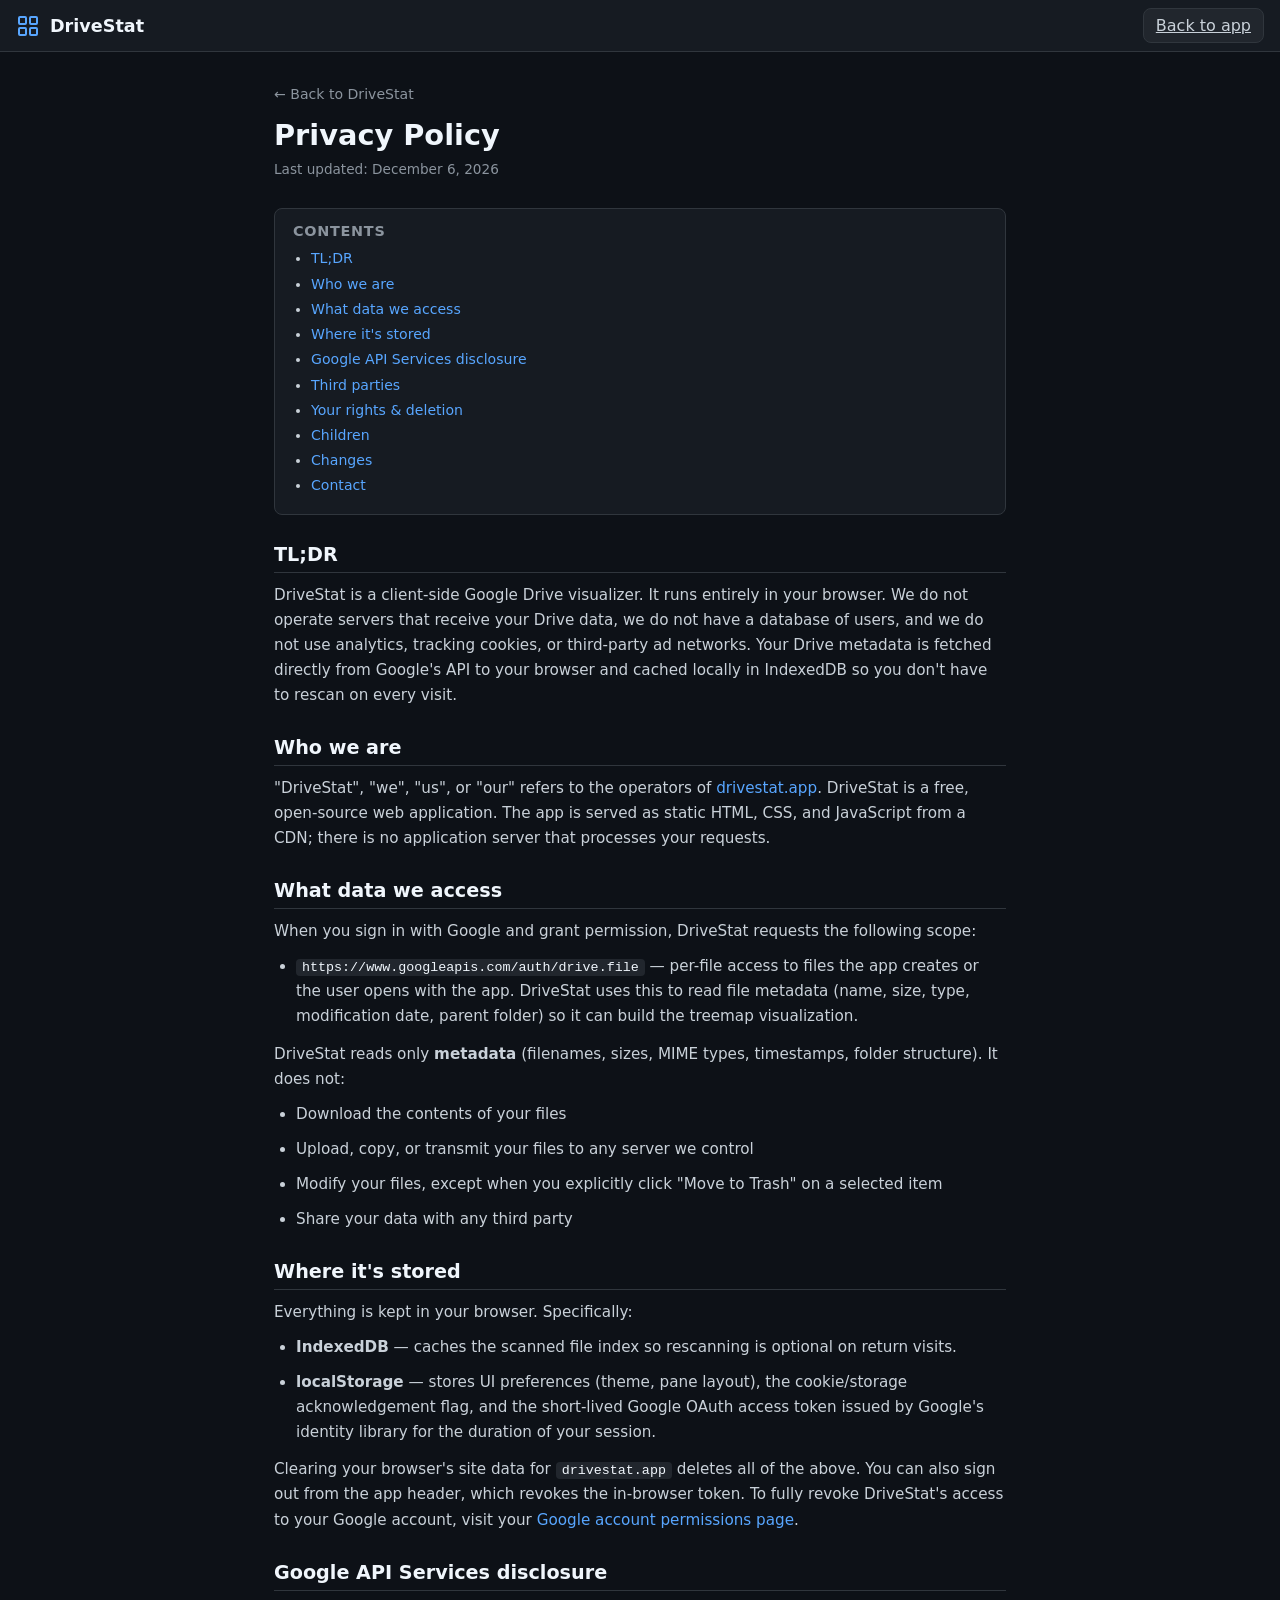
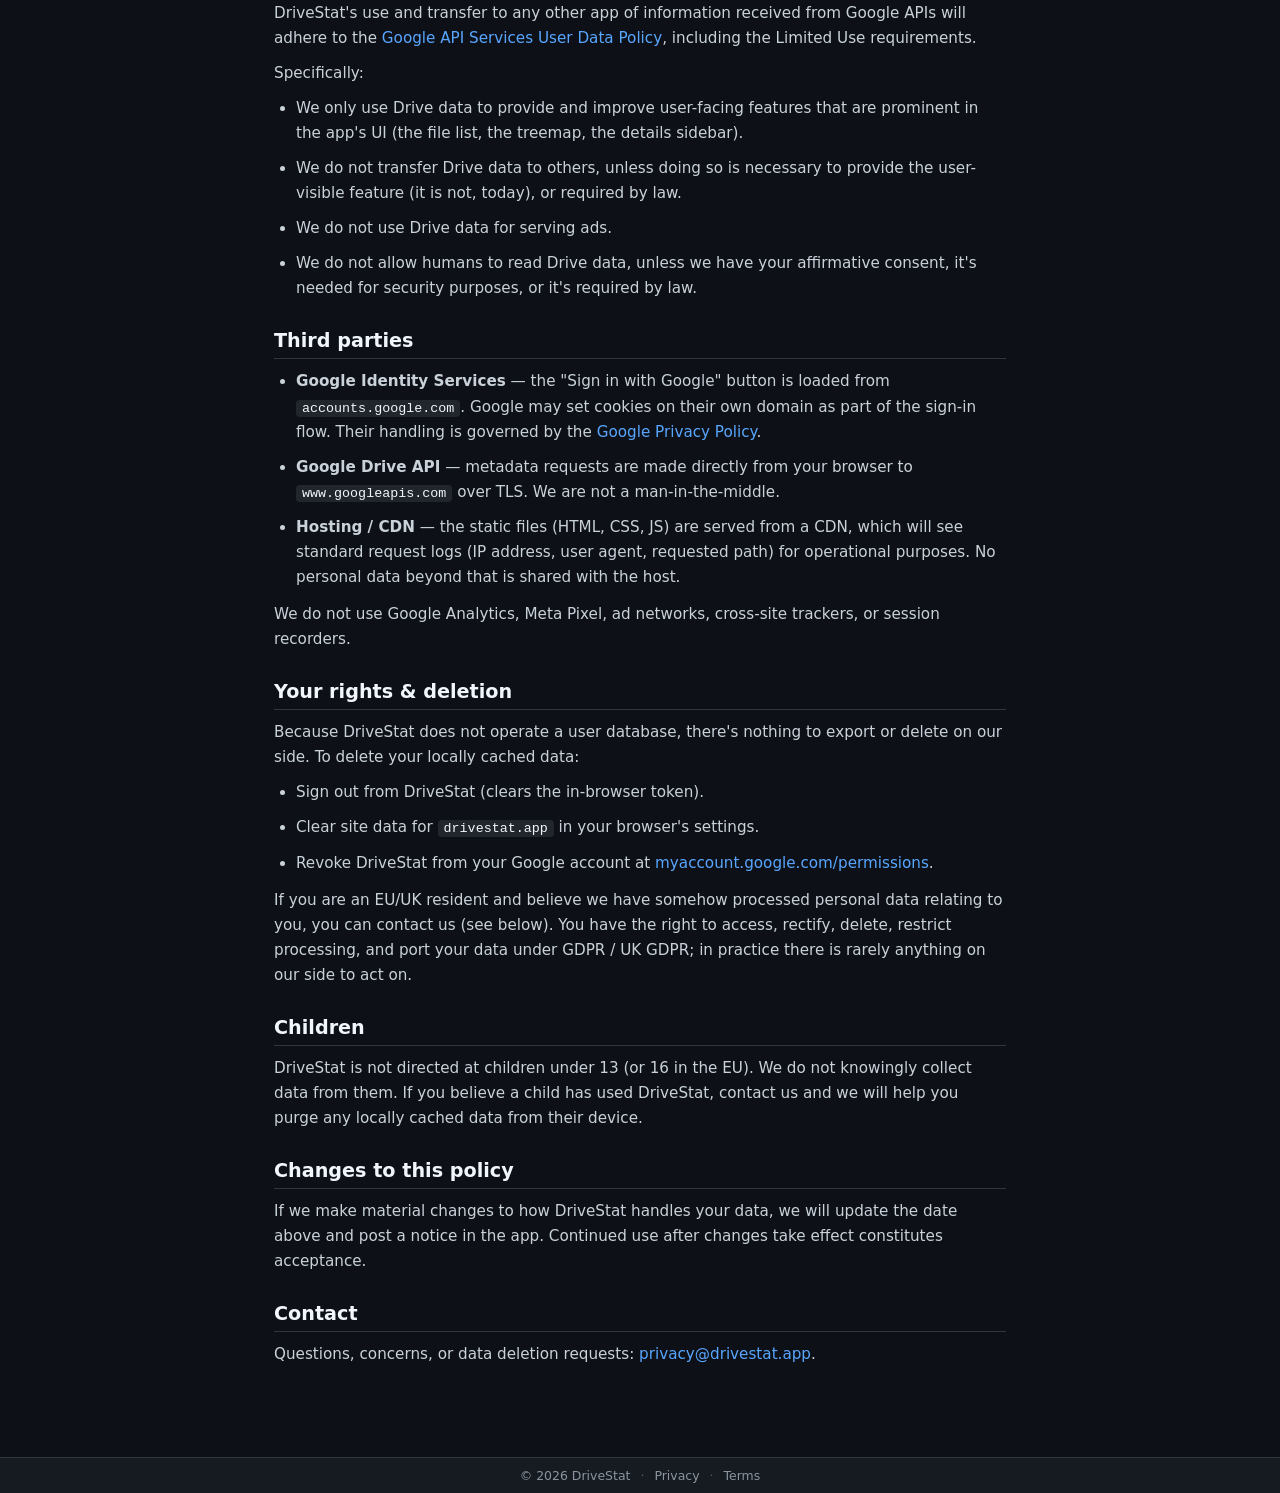
==== privacy.html @ 7a368128 "Initial commit: DriveStat — Google Drive storage visualizer - Canvas 2D treemap renderer (squarified" ====
<!DOCTYPE html>
<html lang="en">
<head>
<meta charset="UTF-8">
<meta name="viewport" content="width=device-width, initial-scale=1.0, viewport-fit=cover">
<title>Privacy Policy — DriveStat</title>
<meta name="description" content="DriveStat privacy policy. We don't collect, transmit, or store your Google Drive data. Everything runs in your browser.">
<meta name="robots" content="index, follow">
<meta name="theme-color" content="#0d1117" media="(prefers-color-scheme: dark)">
<meta name="theme-color" content="#ffffff" media="(prefers-color-scheme: light)">
<link rel="canonical" href="https://drivestat.app/privacy.html">
<link rel="icon" type="image/svg+xml" href="favicon.svg">
<script>
(function(){
  try {
    var t = localStorage.getItem('ds_theme');
    if (t === 'light' || t === 'dark') document.documentElement.setAttribute('data-theme', t);
    else document.documentElement.setAttribute('data-theme', 'dark');
  } catch(e) { document.documentElement.setAttribute('data-theme', 'dark'); }
})();
</script>
<link rel="stylesheet" href="style.css">
</head>
<body class="legal-page">
<div id="app">
  <header class="app-header">
    <div class="brand">
      <div class="logo">
        <svg width="24" height="24" viewBox="0 0 24 24" fill="none" stroke="currentColor" stroke-width="2"><rect x="3" y="3" width="7" height="7" rx="1"/><rect x="14" y="3" width="7" height="7" rx="1"/><rect x="3" y="14" width="7" height="7" rx="1"/><rect x="14" y="14" width="7" height="7" rx="1"/></svg>
      </div>
      <h1>DriveStat</h1>
    </div>
    <div class="header-actions">
      <a href="index.html" class="btn-secondary">Back to app</a>
    </div>
  </header>

  <main class="legal-container">
    <a href="index.html" class="legal-back">← Back to DriveStat</a>

    <h1>Privacy Policy</h1>
    <p class="legal-updated">Last updated: <span id="updated"></span></p>

    <div class="legal-toc">
      <h3>Contents</h3>
      <ul>
        <li><a href="#summary">TL;DR</a></li>
        <li><a href="#who">Who we are</a></li>
        <li><a href="#data">What data we access</a></li>
        <li><a href="#storage">Where it's stored</a></li>
        <li><a href="#google">Google API Services disclosure</a></li>
        <li><a href="#thirdparty">Third parties</a></li>
        <li><a href="#rights">Your rights & deletion</a></li>
        <li><a href="#children">Children</a></li>
        <li><a href="#changes">Changes</a></li>
        <li><a href="#contact">Contact</a></li>
      </ul>
    </div>

    <h2 id="summary">TL;DR</h2>
    <p>
      DriveStat is a client-side Google Drive visualizer. It runs entirely in your browser.
      We do not operate servers that receive your Drive data, we do not have a database of
      users, and we do not use analytics, tracking cookies, or third-party ad networks.
      Your Drive metadata is fetched directly from Google's API to your browser and cached
      locally in IndexedDB so you don't have to rescan on every visit.
    </p>

    <h2 id="who">Who we are</h2>
    <p>
      "DriveStat", "we", "us", or "our" refers to the operators of
      <a href="https://drivestat.app">drivestat.app</a>. DriveStat is a free, open-source
      web application. The app is served as static HTML, CSS, and JavaScript from a CDN;
      there is no application server that processes your requests.
    </p>

    <h2 id="data">What data we access</h2>
    <p>When you sign in with Google and grant permission, DriveStat requests the following scope:</p>
    <ul>
      <li>
        <code>https://www.googleapis.com/auth/drive.file</code> — per-file access to files
        the app creates or the user opens with the app. DriveStat uses this to read file
        metadata (name, size, type, modification date, parent folder) so it can build the
        treemap visualization.
      </li>
    </ul>
    <p>DriveStat reads only <strong>metadata</strong> (filenames, sizes, MIME types, timestamps, folder structure). It does not:</p>
    <ul>
      <li>Download the contents of your files</li>
      <li>Upload, copy, or transmit your files to any server we control</li>
      <li>Modify your files, except when you explicitly click "Move to Trash" on a selected item</li>
      <li>Share your data with any third party</li>
    </ul>

    <h2 id="storage">Where it's stored</h2>
    <p>
      Everything is kept in your browser. Specifically:
    </p>
    <ul>
      <li><strong>IndexedDB</strong> — caches the scanned file index so rescanning is optional on return visits.</li>
      <li><strong>localStorage</strong> — stores UI preferences (theme, pane layout), the cookie/storage acknowledgement flag, and the short-lived Google OAuth access token issued by Google's identity library for the duration of your session.</li>
    </ul>
    <p>
      Clearing your browser's site data for <code>drivestat.app</code> deletes all of the
      above. You can also sign out from the app header, which revokes the in-browser token.
      To fully revoke DriveStat's access to your Google account, visit your
      <a href="https://myaccount.google.com/permissions" target="_blank" rel="noopener">Google account permissions page</a>.
    </p>

    <h2 id="google">Google API Services disclosure</h2>
    <p>
      DriveStat's use and transfer to any other app of information received from Google APIs
      will adhere to the
      <a href="https://developers.google.com/terms/api-services-user-data-policy" target="_blank" rel="noopener">Google API Services User Data Policy</a>,
      including the Limited Use requirements.
    </p>
    <p>Specifically:</p>
    <ul>
      <li>We only use Drive data to provide and improve user-facing features that are prominent in the app's UI (the file list, the treemap, the details sidebar).</li>
      <li>We do not transfer Drive data to others, unless doing so is necessary to provide the user-visible feature (it is not, today), or required by law.</li>
      <li>We do not use Drive data for serving ads.</li>
      <li>We do not allow humans to read Drive data, unless we have your affirmative consent, it's needed for security purposes, or it's required by law.</li>
    </ul>

    <h2 id="thirdparty">Third parties</h2>
    <ul>
      <li>
        <strong>Google Identity Services</strong> — the "Sign in with Google" button is loaded
        from <code>accounts.google.com</code>. Google may set cookies on their own domain
        as part of the sign-in flow. Their handling is governed by the
        <a href="https://policies.google.com/privacy" target="_blank" rel="noopener">Google Privacy Policy</a>.
      </li>
      <li>
        <strong>Google Drive API</strong> — metadata requests are made directly from your
        browser to <code>www.googleapis.com</code> over TLS. We are not a man-in-the-middle.
      </li>
      <li>
        <strong>Hosting / CDN</strong> — the static files (HTML, CSS, JS) are served from
        a CDN, which will see standard request logs (IP address, user agent, requested path)
        for operational purposes. No personal data beyond that is shared with the host.
      </li>
    </ul>
    <p>We do not use Google Analytics, Meta Pixel, ad networks, cross-site trackers, or session recorders.</p>

    <h2 id="rights">Your rights & deletion</h2>
    <p>
      Because DriveStat does not operate a user database, there's nothing to export or
      delete on our side. To delete your locally cached data:
    </p>
    <ul>
      <li>Sign out from DriveStat (clears the in-browser token).</li>
      <li>Clear site data for <code>drivestat.app</code> in your browser's settings.</li>
      <li>Revoke DriveStat from your Google account at <a href="https://myaccount.google.com/permissions" target="_blank" rel="noopener">myaccount.google.com/permissions</a>.</li>
    </ul>
    <p>
      If you are an EU/UK resident and believe we have somehow processed personal data
      relating to you, you can contact us (see below). You have the right to access,
      rectify, delete, restrict processing, and port your data under GDPR / UK GDPR;
      in practice there is rarely anything on our side to act on.
    </p>

    <h2 id="children">Children</h2>
    <p>
      DriveStat is not directed at children under 13 (or 16 in the EU). We do not knowingly
      collect data from them. If you believe a child has used DriveStat, contact us and we
      will help you purge any locally cached data from their device.
    </p>

    <h2 id="changes">Changes to this policy</h2>
    <p>
      If we make material changes to how DriveStat handles your data, we will update the
      date above and post a notice in the app. Continued use after changes take effect
      constitutes acceptance.
    </p>

    <h2 id="contact">Contact</h2>
    <p>
      Questions, concerns, or data deletion requests: <a href="mailto:privacy@drivestat.app">privacy@drivestat.app</a>.
    </p>
  </main>

  <footer class="app-footer">
    <span>© <span id="footer-year"></span> DriveStat</span>
    <span class="footer-sep">·</span>
    <a href="privacy.html">Privacy</a>
    <span class="footer-sep">·</span>
    <a href="terms.html">Terms</a>
  </footer>
</div>
<script>
  document.getElementById('footer-year').textContent = new Date().getFullYear();
  document.getElementById('updated').textContent = new Date().toLocaleDateString(undefined, { year: 'numeric', month: 'long', day: 'numeric' });
</script>
</body>
</html>
---- style.css ----
:root,
:root[data-theme="dark"] {
  --bg-0: #0d1117;
  --bg-1: #161b22;
  --bg-2: #21262d;
  --bg-3: #30363d;
  --fg-0: #f0f6fc;
  --fg-1: #c9d1d9;
  --fg-2: #8b949e;
  --accent: #58a6ff;
  --accent-hover: #79c0ff;
  --success: #2ea043;
  --warning: #f0883e;
  --danger: #f85149;
  --folder: #ff9500;
  --image: #00e676;
  --video: #ffea00;
  --audio: #00b0ff;
  --doc: #448aff;
  --archive: #ff5252;
  --other: #b0bec5;
  --radius: 8px;
  --shadow: 0 4px 24px rgba(0,0,0,0.4);
  --tooltip-bg: rgba(13,17,23,0.96);
  --legend-bg: rgba(13,17,23,0.85);
  --selected-bg: rgba(88,166,255,0.2);
  --toast-shadow: 0 8px 32px rgba(0,0,0,0.6);
  --list-row-border: rgba(48,54,61,0.4);
  --scrollbar: #30363d;
  --scrollbar-hover: #484f58;
  color-scheme: dark;
}

/* Light theme: flip neutrals, keep accents (they're tuned for both).
   Touches every CSS variable so the whole UI adapts without component edits. */
:root[data-theme="light"] {
  --bg-0: #ffffff;
  --bg-1: #f6f8fa;
  --bg-2: #eaeef2;
  --bg-3: #d0d7de;
  --fg-0: #1f2328;
  --fg-1: #424a53;
  --fg-2: #656d76;
  --accent: #0969da;
  --accent-hover: #0550ae;
  --success: #1a7f37;
  --warning: #9a6700;
  --danger: #cf222e;
  --folder: #bf8700;
  --shadow: 0 4px 24px rgba(0,0,0,0.12);
  --tooltip-bg: rgba(255,255,255,0.97);
  --legend-bg: rgba(255,255,255,0.9);
  --selected-bg: rgba(9,105,218,0.12);
  --toast-shadow: 0 8px 32px rgba(0,0,0,0.12);
  --list-row-border: rgba(208,215,222,0.6);
  --scrollbar: #d0d7de;
  --scrollbar-hover: #afb8c1;
  color-scheme: light;
}

* { box-sizing: border-box; margin: 0; padding: 0; }

body {
  font-family: -apple-system, BlinkMacSystemFont, 'Segoe UI', system-ui, sans-serif;
  background: var(--bg-0);
  color: var(--fg-1);
  height: 100vh;
  overflow: hidden;
}

#app { display: flex; flex-direction: column; height: 100vh; overflow: hidden; }

.hidden { display: none !important; }

/* Header */
.app-header {
  display: flex; align-items: center; justify-content: space-between;
  height: 52px; padding: 0 16px;
  background: var(--bg-1);
  border-bottom: 1px solid var(--bg-3);
  flex-shrink: 0;
}
.brand { display: flex; align-items: center; gap: 10px; }
.brand h1 { font-size: 1.1rem; font-weight: 600; color: var(--fg-0); }
.logo { color: var(--accent); display: flex; align-items: center; }
.logo.large svg { width: 64px; height: 64px; }
.header-actions { display: flex; gap: 8px; align-items: center; }

/* Buttons */
button { cursor: pointer; border: none; font-size: 0.85rem; display: inline-flex; align-items: center; gap: 6px; }
.btn-primary {
  background: var(--success); color: #fff; padding: 7px 14px;
  border-radius: var(--radius); font-weight: 500;
}
.btn-primary:hover { filter: brightness(1.15); }
.btn-primary:disabled { opacity: 0.4; cursor: not-allowed; filter: none; }
.btn-secondary {
  background: var(--bg-2); color: var(--fg-1); padding: 7px 12px;
  border: 1px solid var(--bg-3); border-radius: var(--radius);
}
.btn-secondary:hover { background: var(--bg-3); }
.btn-ghost { background: transparent; color: var(--fg-2); padding: 6px 10px; }
.btn-ghost:hover { color: var(--fg-0); }
.btn-danger {
  background: var(--danger); color: #fff; padding: 7px 12px;
  border-radius: var(--radius); font-weight: 500;
}
.btn-danger:hover { filter: brightness(1.15); }
.btn-icon {
  width: 28px; height: 28px; border-radius: 6px;
  background: var(--bg-2); color: var(--fg-2);
  display: inline-flex; align-items: center; justify-content: center;
  border: 1px solid var(--bg-3);
}
.btn-icon:hover { background: var(--bg-3); color: var(--fg-0); }
.btn-toggle {
  padding: 6px 12px; border-radius: 6px;
  background: transparent; color: var(--fg-2);
  border: 1px solid transparent;
  font-size: 0.82rem;
}
.btn-toggle.active { background: var(--bg-2); color: var(--fg-0); border-color: var(--bg-3); }
.full { width: 100%; justify-content: center; }

/* Toolbar */
.toolbar {
  display: flex; flex-wrap: wrap; gap: 8px; align-items: center;
  padding: 10px 16px; background: var(--bg-1);
  border-bottom: 1px solid var(--bg-3);
}
.toolbar-group { display: flex; gap: 6px; align-items: center; }
.search-wrap { position: relative; flex: 1; min-width: 180px; max-width: 360px; }
.search-wrap input {
  width: 100%; padding: 7px 28px 7px 12px;
  background: var(--bg-0); color: var(--fg-1);
  border: 1px solid var(--bg-3); border-radius: var(--radius);
  font-size: 0.85rem; outline: none;
}
.search-wrap input:focus { border-color: var(--accent); }
.search-wrap .btn-icon {
  position: absolute; right: 4px; top: 50%; transform: translateY(-50%);
  width: 20px; height: 20px; border: none; background: none; font-size: 1rem;
}

/* Progress */
#progress-area { padding: 0 16px 10px; background: var(--bg-1); }
.progress-track { width: 100%; height: 4px; background: var(--bg-2); border-radius: 2px; overflow: hidden; }
.progress-fill { height: 100%; width: 0%; background: var(--accent); border-radius: 2px; transition: width 0.25s ease; }
.status-text { font-size: 0.8rem; color: var(--fg-2); margin-top: 6px; }

/* Stats */
.stats-bar {
  display: flex; gap: 8px; padding: 8px 16px;
  background: var(--bg-1); border-bottom: 1px solid var(--bg-3);
  overflow-x: auto;
}
.stat-chip {
  font-size: 0.8rem; color: var(--fg-2);
  background: var(--bg-2); padding: 3px 10px;
  border-radius: 12px; white-space: nowrap;
}
.size-highlight { color: var(--accent); font-weight: 600; }

/* Content */
.content {
  flex: 1; min-height: 0;
  display: flex; flex-direction: column;
  overflow: hidden;
}
#main { flex: 1; min-height: 0; display: flex; flex-direction: column; overflow: hidden; }

/* Breadcrumbs */
.breadcrumbs {
  display: flex; align-items: center; gap: 6px;
  padding: 8px 16px; background: var(--bg-0);
  border-bottom: 1px solid var(--bg-3);
  font-size: 0.85rem; flex-shrink: 0;
}
.crumbs { display: flex; align-items: center; gap: 4px; overflow: hidden; }
.crumbs .crumb {
  color: var(--accent); cursor: pointer; padding: 2px 6px; border-radius: 4px;
  white-space: nowrap;
}
.crumbs .crumb:hover { background: var(--bg-2); text-decoration: underline; }
.crumbs .crumb:last-child { color: var(--fg-0); cursor: default; text-decoration: none; }
.crumbs .crumb:last-child:hover { background: transparent; }
.crumbs .sep { color: var(--fg-2); font-size: 0.75rem; }

/* Main pane: vertical stack (list on top, divider, treemap on bottom) */
.main-pane {
  flex: 1; min-height: 0;
  display: flex; flex-direction: column;
  overflow: hidden;
  position: relative;
}
.main-pane.treemap-hidden #view-treemap,
.main-pane.treemap-hidden #pane-divider { display: none; }
.main-pane.treemap-hidden #view-list { flex: 1 1 auto; }

/* List pane (top) — now split horizontally: tree (2/3) + details sidebar (1/3) */
#view-list {
  display: flex; flex-direction: column;
  overflow: hidden;
  background: var(--bg-0);
  min-height: 80px;
  flex: 0 0 auto;
  height: 45%;
}
.list-pane-body {
  flex: 1; min-height: 0;
  display: flex; flex-direction: row;
  overflow: hidden;
}
.list-main {
  flex: 2 1 0; min-width: 0;
  display: flex; flex-direction: column;
  overflow: hidden;
}
.list-sidebar {
  flex: 1 1 0; min-width: 240px; max-width: 420px;
  display: flex; flex-direction: column;
  background: var(--bg-1);
  border-left: 1px solid var(--bg-3);
  overflow: hidden;
}

/* Draggable divider */
.pane-divider {
  flex: 0 0 6px;
  background: var(--bg-1);
  border-top: 1px solid var(--bg-3);
  border-bottom: 1px solid var(--bg-3);
  cursor: row-resize;
  position: relative;
  user-select: none;
  transition: background 0.15s ease;
}
.pane-divider:hover, .pane-divider.dragging { background: var(--accent); }
.pane-divider-grip {
  position: absolute;
  left: 50%; top: 50%; transform: translate(-50%, -50%);
  width: 32px; height: 2px;
  background: var(--fg-2);
  border-radius: 1px;
  opacity: 0.5;
  pointer-events: none;
}
.pane-divider:hover .pane-divider-grip,
.pane-divider.dragging .pane-divider-grip { background: #fff; opacity: 1; }

/* Treemap pane (bottom) */
#view-treemap {
  flex: 1 1 auto;
  min-height: 80px;
  display: flex; flex-direction: column;
  overflow: hidden;
}
.treemap-header {
  display: flex; align-items: center; justify-content: space-between;
  padding: 6px 12px;
  background: var(--bg-1);
  border-bottom: 1px solid var(--bg-3);
  flex-shrink: 0;
}
.treemap-title { font-size: 0.82rem; color: var(--fg-2); font-weight: 500; }
.treemap-hint { color: var(--fg-2); opacity: 0.6; font-weight: 400; margin-left: 6px; font-size: 0.72rem; }

/* Treemap body: single area now (sidebar moved to the list pane above) */
.treemap-body {
  flex: 1; min-height: 0;
  position: relative;
  overflow: hidden;
  background: var(--bg-1);
}
#treemap { display: block; width: 100%; height: 100%; cursor: crosshair; }

/* Tooltip (hover) */
.tooltip {
  position: absolute; pointer-events: none;
  background: var(--tooltip-bg); border: 1px solid var(--bg-3);
  padding: 10px 14px; border-radius: var(--radius);
  font-size: 0.8rem; color: var(--fg-1); display: none; z-index: 20;
  max-width: 340px; box-shadow: var(--toast-shadow);
  line-height: 1.5;
  backdrop-filter: blur(6px);
}
.tooltip .tt-title { font-weight: 700; color: var(--fg-0); margin-bottom: 6px; word-break: break-word; font-size: 0.92rem; }
.tooltip .tt-row { display: flex; justify-content: space-between; gap: 24px; color: var(--fg-2); margin-top: 3px; }
.tooltip .tt-size { color: var(--accent-hover); font-weight: 700; }

/* Details sidebar (now on list pane) */
.list-sidebar .info-card-header {
  display: flex; align-items: center; justify-content: space-between;
  padding: 10px 14px; border-bottom: 1px solid var(--bg-3);
  flex-shrink: 0;
  min-height: 40px;
}
.list-sidebar .info-card-header h3 {
  font-size: 0.88rem; font-weight: 600; color: var(--fg-0);
  overflow: hidden; text-overflow: ellipsis; white-space: nowrap;
}
.list-sidebar .info-card-body {
  padding: 12px 14px; overflow-y: auto;
  font-size: 0.82rem; flex: 1;
}
.list-sidebar .info-card-body .detail-group { margin-bottom: 12px; }
.list-sidebar .info-card-body .detail-group:last-child { margin-bottom: 0; }
.list-sidebar .detail-label {
  font-size: 0.68rem; color: var(--fg-2);
  text-transform: uppercase; letter-spacing: 0.05em;
  margin-bottom: 3px;
}
.list-sidebar .detail-value {
  color: var(--fg-0); word-break: break-word; line-height: 1.4;
}
.list-sidebar .detail-value.size {
  font-size: 1.15rem; font-weight: 700; color: var(--accent);
}
.list-sidebar .detail-value.type {
  color: var(--fg-1); display: flex; align-items: center;
}
.list-sidebar .detail-pct { font-size: 0.74rem; color: var(--fg-2); margin-top: 2px; }
.list-sidebar .detail-id {
  font-family: ui-monospace, 'SF Mono', Consolas, monospace;
  font-size: 0.7rem; color: var(--fg-2);
  word-break: break-all;
}
.list-sidebar .info-card-actions {
  display: flex; flex-direction: column; gap: 6px;
  padding: 10px 14px; border-top: 1px solid var(--bg-3);
  flex-shrink: 0;
}
.list-sidebar .info-card-actions .btn-secondary,
.list-sidebar .info-card-actions .btn-danger {
  width: 100%; justify-content: center; padding: 7px 12px; font-size: 0.82rem;
}
.info-card-empty {
  color: var(--fg-2); font-style: italic; text-align: center;
  padding: 24px 8px; line-height: 1.5;
}
.type-dot { display: inline-block; width: 8px; height: 8px; border-radius: 50%; margin-right: 6px; }
.detail-preview {
  width: 100%; aspect-ratio: 16 / 10;
  background: var(--bg-0) center / contain no-repeat;
  border: 1px solid var(--bg-3); border-radius: 6px;
  margin-bottom: 10px;
}
.folder-badge {
  display: inline-block; padding: 2px 8px; border-radius: 10px;
  background: var(--folder); color: #000; font-size: 0.68rem;
  font-weight: 700; text-transform: uppercase; letter-spacing: 0.04em;
  margin-left: 6px;
}

/* Legend */
.legend {
  position: absolute; bottom: 10px; left: 10px;
  display: flex; flex-wrap: wrap; gap: 10px;
  background: var(--legend-bg); padding: 6px 10px;
  border-radius: 6px; border: 1px solid var(--bg-3);
  font-size: 0.72rem; color: var(--fg-2);
  z-index: 5; pointer-events: none;
  max-width: calc(100% - 20px);
  backdrop-filter: blur(6px);
}
.legend-item { display: flex; align-items: center; gap: 4px; }
.legend-dot { width: 8px; height: 8px; border-radius: 50%; }

/* List */
.view { display: flex; flex-direction: column; overflow: hidden; }

.list-header, .list-row {
  display: grid;
  grid-template-columns: 1fr 96px 140px 140px 140px;
  gap: 10px; padding: 6px 16px; align-items: center;
  font-size: 0.82rem; border-bottom: 1px solid var(--bg-3);
}
.list-header .sortable { cursor: pointer; user-select: none; }
.list-header .sortable:hover { color: var(--fg-0); }
.list-header .sortable.asc::after { content: " ↑"; color: var(--accent); }
.list-header .sortable.desc::after { content: " ↓"; color: var(--accent); }
.list-header {
  background: var(--bg-1); color: var(--fg-2); font-weight: 600;
  position: sticky; top: 0; z-index: 2;
  flex-shrink: 0;
}
.list-body {
  overflow-y: auto; flex: 1; contain: strict;
  /* subtle fade at bottom so half-clipped rows read as "scroll more" */
  -webkit-mask-image: linear-gradient(to bottom, #000 calc(100% - 16px), transparent 100%);
  mask-image: linear-gradient(to bottom, #000 calc(100% - 16px), transparent 100%);
}
.list-body::after {
  /* tiny spacer so the last row is never half-clipped */
  content: ''; display: block; height: 8px; flex-shrink: 0;
}

.list-row { color: var(--fg-1); cursor: pointer; border-bottom: 1px solid var(--list-row-border); }
.list-row:hover { background: var(--bg-2); }
.list-row.selected { background: var(--selected-bg); }
.list-row.folder .col-name { color: var(--fg-0); font-weight: 500; }

.list-row .col-name {
  display: flex; align-items: center; gap: 6px;
  overflow: hidden; min-width: 0;
}
/* Tree expand/collapse control */
.tree-indent { display: inline-block; flex-shrink: 0; }
.tree-toggle {
  width: 16px; height: 16px; flex-shrink: 0;
  display: inline-flex; align-items: center; justify-content: center;
  border: 1px solid var(--bg-3); border-radius: 3px;
  background: var(--bg-2); color: var(--fg-1);
  font-size: 0.78rem; font-weight: 700; line-height: 1;
  cursor: pointer; user-select: none;
  transition: background 0.1s ease, color 0.1s ease, border-color 0.1s ease;
}
.tree-toggle:hover { background: var(--accent); color: #fff; border-color: var(--accent); }
.tree-toggle.placeholder {
  border: none; background: none; cursor: default; visibility: hidden;
}
.list-row .name-dot {
  width: 10px; height: 10px; border-radius: 2px; flex-shrink: 0;
  box-shadow: inset 0 0 0 1px rgba(0,0,0,0.25);
}
.list-row .name-text { overflow: hidden; text-overflow: ellipsis; white-space: nowrap; }

.col-size { text-align: right; font-variant-numeric: tabular-nums; color: var(--fg-0); }
.col-pct { display: flex; align-items: center; gap: 6px; color: var(--fg-2); font-variant-numeric: tabular-nums; }
.pct-bar {
  flex: 1; height: 6px; background: var(--bg-2); border-radius: 3px;
  overflow: hidden; min-width: 30px;
}
.pct-fill { height: 100%; background: var(--accent); border-radius: 3px; }
.pct-num { font-size: 0.72rem; min-width: 38px; text-align: right; }

.col-type, .col-date { color: var(--fg-2); overflow: hidden; text-overflow: ellipsis; white-space: nowrap; }

/* Intro */
.intro {
  flex: 1;
  display: flex; align-items: center; justify-content: center;
  padding: 20px;
  min-height: 0;
}
.intro-card {
  text-align: center; max-width: 420px;
  background: var(--bg-1); padding: 40px 32px;
  border-radius: var(--radius); border: 1px solid var(--bg-3);
}
.intro-card h2 { margin: 16px 0 8px; font-size: 1.4rem; color: var(--fg-0); }
.intro-card p { color: var(--fg-2); line-height: 1.5; margin-bottom: 8px; }
.intro-card .sub { font-size: 0.8rem; color: var(--fg-2); opacity: 0.7; }

/* Toast */
.toast-container {
  position: fixed; top: 16px; right: 16px; z-index: 1000;
  display: flex; flex-direction: column; gap: 8px;
  pointer-events: none;
}
.toast {
  background: var(--bg-1); color: var(--fg-1);
  border: 1px solid var(--bg-3); border-radius: var(--radius);
  padding: 10px 16px; font-size: 0.85rem;
  box-shadow: var(--shadow); pointer-events: auto;
  animation: toastIn 0.3s ease, toastOut 0.3s ease 2.7s forwards;
  max-width: 320px; word-break: break-word;
}
.toast.success { border-left: 3px solid var(--success); }
.toast.error { border-left: 3px solid var(--danger); }
.toast.info { border-left: 3px solid var(--accent); }
@keyframes toastIn {
  from { opacity: 0; transform: translateX(20px); }
  to { opacity: 1; transform: translateX(0); }
}
@keyframes toastOut {
  from { opacity: 1; transform: translateX(0); }
  to { opacity: 0; transform: translateX(20px); }
}

/* While dragging the divider, prevent text selection everywhere */
body.dragging-divider { user-select: none; cursor: row-resize !important; }
body.dragging-divider * { cursor: row-resize !important; }

/* Scrollbar */
::-webkit-scrollbar { width: 8px; height: 8px; }
::-webkit-scrollbar-track { background: transparent; }
::-webkit-scrollbar-thumb { background: var(--scrollbar); border-radius: 4px; }
::-webkit-scrollbar-thumb:hover { background: var(--scrollbar-hover); }

/* Responsive: narrow viewports — app-like mobile layout */
@media (max-width: 720px) {
  :root { --radius: 10px; }

  body { -webkit-tap-highlight-color: transparent; }

  /* Header: trim padding, shrink brand on very small screens */
  .app-header {
    padding: 0 12px;
    padding-top: env(safe-area-inset-top, 0);
    height: calc(52px + env(safe-area-inset-top, 0px));
  }
  .brand h1 { font-size: 1rem; }

  /* Toolbar: single stacked row, search below, bigger tap targets */
  .toolbar {
    padding: 8px 10px; gap: 6px;
  }
  .toolbar-group { flex-wrap: wrap; }
  .search-wrap { flex: 1 1 100%; max-width: none; order: 10; }
  .btn-primary, .btn-secondary, .btn-toggle {
    padding: 9px 12px; font-size: 0.85rem;
  }
  /* Hide the desktop treemap toggle — mobile uses the tab bar instead */
  #btn-toggle-treemap { display: none; }

  /* Stats: scrollable chip row */
  .stats-bar { padding: 6px 10px; gap: 6px; }
  .stat-chip { font-size: 0.75rem; padding: 4px 10px; }

  /* Breadcrumbs: single line, horizontally scrollable */
  .breadcrumbs { padding: 6px 10px; font-size: 0.8rem; }
  .crumbs { flex-wrap: nowrap; overflow-x: auto; -webkit-overflow-scrolling: touch; }
  .crumbs::-webkit-scrollbar { display: none; }

  /* Main pane: single stage driven by data-mobile-view (NOT column split) */
  .main-pane {
    flex: 1; min-height: 0;
    display: block;
    position: relative;
  }
  .pane-divider { display: none; }

  /* Each view is a full-stage absolute panel; only the active one shows */
  #view-list, #view-treemap {
    position: absolute; inset: 0;
    height: auto !important;
    flex: none;
    display: flex;
  }
  .main-pane[data-mobile-view="list"] #view-treemap { display: none; }
  .main-pane[data-mobile-view="treemap"] #view-list { display: none; }
  /* Treemap is always "visible" in mobile mode — tab bar controls it, not the desktop toggle */
  .main-pane.treemap-hidden #view-treemap { display: none; }
  .main-pane.treemap-hidden[data-mobile-view="treemap"] #view-list { display: flex; }

  /* List pane: full bleed, no side sidebar */
  .list-pane-body { flex-direction: column; }
  .list-main { flex: 1 1 auto; }
  .list-header, .list-row {
    grid-template-columns: 1fr 90px 56px;
    gap: 8px; padding: 10px 12px;
    font-size: 0.88rem;
  }
  .col-type, .col-date { display: none; }
  /* Simplify the percent column to a compact number */
  .col-pct .pct-bar { display: none; }
  .col-pct { justify-content: flex-end; }
  .col-pct .pct-num { min-width: 0; font-size: 0.78rem; }

  /* Bigger tree toggle on mobile — easier thumb target */
  .tree-toggle { width: 22px; height: 22px; font-size: 0.9rem; }

  /* Details: slide-up sheet from the bottom, not a side column */
  .list-sidebar {
    position: fixed;
    left: 0; right: 0; bottom: 0;
    top: auto;
    max-width: none; min-width: 0;
    flex: none; height: auto;
    max-height: 80vh;
    border-left: none;
    border-top: 1px solid var(--bg-3);
    border-top-left-radius: 16px;
    border-top-right-radius: 16px;
    background: var(--bg-1);
    box-shadow: 0 -8px 32px rgba(0,0,0,0.6);
    transform: translateY(100%);
    transition: transform 0.22s cubic-bezier(0.4, 0, 0.2, 1);
    z-index: 50;
    padding-bottom: env(safe-area-inset-bottom, 0);
  }
  .list-sidebar.sheet-open { transform: translateY(0); }
  /* Grab handle at the top of the sheet */
  .list-sidebar::before {
    content: ''; display: block;
    width: 40px; height: 4px;
    background: var(--bg-3); border-radius: 2px;
    margin: 8px auto 0;
  }
  .list-sidebar .info-card-header { padding: 10px 16px; }
  .list-sidebar .info-card-header h3 { font-size: 1rem; }
  .btn-close-details { display: inline-flex !important; }
  .list-sidebar .info-card-body { padding: 14px 16px; font-size: 0.88rem; }
  .list-sidebar .info-card-actions {
    flex-direction: row; padding: 12px 16px 16px;
  }
  .list-sidebar .info-card-actions .btn-secondary,
  .list-sidebar .info-card-actions .btn-danger {
    padding: 11px 12px; font-size: 0.88rem;
  }

  /* Treemap pane: hide header + legend on mobile (tab bar already labels it) */
  .treemap-header { display: none; }
  .legend { display: none; }

  /* Mobile tab bar */
  .mobile-tabs {
    display: flex;
    position: sticky; bottom: 0;
    background: var(--bg-1);
    border-top: 1px solid var(--bg-3);
    z-index: 40;
    padding-bottom: env(safe-area-inset-bottom, 0);
    flex-shrink: 0;
  }
  .mobile-tab {
    flex: 1;
    display: flex; flex-direction: column;
    align-items: center; justify-content: center;
    gap: 2px;
    padding: 8px 4px;
    background: transparent;
    color: var(--fg-2);
    font-size: 0.7rem; font-weight: 500;
    border: none; border-top: 2px solid transparent;
    min-height: 52px;
  }
  .mobile-tab.active { color: var(--accent); border-top-color: var(--accent); }
  .mobile-tab svg { stroke-width: 2; }

  /* Intro card: full bleed */
  .intro { padding: 16px; }
  .intro-card { padding: 32px 20px; }
}

/* By default the close-details button is only visible in the mobile sheet */
.btn-close-details { display: none; }

/* Desktop fallback for 720 < viewport <= 960: keep column stack for list/sidebar */
@media (min-width: 721px) and (max-width: 960px) {
  .list-header, .list-row { grid-template-columns: 1fr 80px 100px; }
  .col-type, .col-date { display: none; }
  .list-pane-body { flex-direction: column; }
  .list-sidebar {
    flex: 0 0 200px; min-width: 0; max-width: none;
    border-left: none; border-top: 1px solid var(--bg-3);
  }
  .list-sidebar .info-card-actions { flex-direction: row; }
  .legend { display: none; }
}

/* ==========================================================================
   Theme toggle button
   ========================================================================== */
.btn-theme { width: 32px; height: 32px; }
.btn-theme .icon-theme-dark,
.btn-theme .icon-theme-light { display: none; }
:root[data-theme="dark"] .btn-theme .icon-theme-light { display: inline-block; }
:root[data-theme="light"] .btn-theme .icon-theme-dark { display: inline-block; }

/* ==========================================================================
   Intro features list
   ========================================================================== */
.intro-features {
  list-style: none; padding: 0; margin: 16px 0 0;
  text-align: left; display: flex; flex-direction: column; gap: 6px;
}
.intro-features li {
  color: var(--fg-1); font-size: 0.85rem; line-height: 1.45;
  padding-left: 22px; position: relative;
}
.intro-features li::before {
  content: '✓'; position: absolute; left: 4px; top: 0;
  color: var(--success); font-weight: 700;
}

/* ==========================================================================
   Footer
   ========================================================================== */
.app-footer {
  flex-shrink: 0;
  display: flex; align-items: center; justify-content: center;
  gap: 10px;
  padding: 10px 16px;
  background: var(--bg-1);
  border-top: 1px solid var(--bg-3);
  font-size: 0.78rem; color: var(--fg-2);
  padding-bottom: calc(10px + env(safe-area-inset-bottom, 0px));
}
.app-footer a { color: var(--fg-2); text-decoration: none; }
.app-footer a:hover { color: var(--accent); text-decoration: underline; }
.app-footer .footer-sep { opacity: 0.5; }

@media (max-width: 720px) {
  .app-footer { display: none; } /* mobile uses tab bar; legal links stay in intro */
}

/* ==========================================================================
   Cookie / storage notice (bottom banner)
   ========================================================================== */
.cookie-notice {
  position: fixed;
  left: 16px; right: 16px; bottom: 16px;
  z-index: 9999;
  display: flex; align-items: center; gap: 14px;
  padding: 14px 18px;
  background: var(--bg-1);
  border: 1px solid var(--bg-3);
  border-radius: var(--radius);
  box-shadow: var(--toast-shadow);
  color: var(--fg-1);
  font-size: 0.85rem;
  line-height: 1.45;
  max-width: 820px;
  margin: 0 auto;
  animation: cookieSlideUp 0.35s cubic-bezier(0.4, 0, 0.2, 1);
}
.cookie-notice-body { flex: 1; min-width: 0; }
.cookie-notice-body strong { color: var(--fg-0); display: block; margin-bottom: 2px; font-weight: 600; }
.cookie-notice-body a { color: var(--accent); text-decoration: none; margin-left: 4px; }
.cookie-notice-body a:hover { text-decoration: underline; }
.cookie-notice .btn-primary { flex-shrink: 0; padding: 8px 16px; }
@keyframes cookieSlideUp {
  from { opacity: 0; transform: translateY(20px); }
  to { opacity: 1; transform: translateY(0); }
}

@media (max-width: 720px) {
  .cookie-notice {
    left: 8px; right: 8px;
    bottom: calc(8px + env(safe-area-inset-bottom, 0px) + 60px); /* above tab bar */
    flex-direction: column; align-items: stretch;
    gap: 10px; padding: 12px 14px;
  }
  .cookie-notice .btn-primary { width: 100%; justify-content: center; }
}

/* ==========================================================================
   Static legal pages (privacy, terms) — shared layout
   ========================================================================== */
body.legal-page {
  height: auto; overflow: auto; min-height: 100vh;
  background: var(--bg-0); color: var(--fg-1);
}
body.legal-page #app { height: auto; min-height: 100vh; }
.legal-container {
  max-width: 780px; margin: 0 auto;
  padding: 32px 24px 80px;
}
.legal-container h1 {
  font-size: 1.8rem; color: var(--fg-0); margin-bottom: 6px; font-weight: 600;
}
.legal-container .legal-updated {
  color: var(--fg-2); font-size: 0.85rem; margin-bottom: 28px;
}
.legal-container h2 {
  color: var(--fg-0); font-size: 1.2rem; font-weight: 600;
  margin: 28px 0 10px; padding-bottom: 6px;
  border-bottom: 1px solid var(--bg-3);
}
.legal-container h3 {
  color: var(--fg-0); font-size: 1rem; font-weight: 600;
  margin: 20px 0 8px;
}
.legal-container p, .legal-container li {
  color: var(--fg-1); line-height: 1.65; margin-bottom: 10px;
  font-size: 0.95rem;
}
.legal-container ul { padding-left: 22px; margin-bottom: 12px; }
.legal-container a { color: var(--accent); text-decoration: none; }
.legal-container a:hover { text-decoration: underline; }
.legal-container code {
  background: var(--bg-2); color: var(--fg-0);
  padding: 1px 6px; border-radius: 4px;
  font-family: ui-monospace, 'SF Mono', Consolas, monospace;
  font-size: 0.88em;
}
.legal-container .legal-back {
  display: inline-flex; align-items: center; gap: 6px;
  color: var(--fg-2); margin-bottom: 16px;
  font-size: 0.88rem;
}
.legal-container .legal-back:hover { color: var(--accent); }
.legal-container .legal-toc {
  background: var(--bg-1); border: 1px solid var(--bg-3);
  border-radius: var(--radius);
  padding: 14px 18px; margin-bottom: 24px;
}
.legal-container .legal-toc h3 {
  margin: 0 0 8px; font-size: 0.9rem; color: var(--fg-2);
  text-transform: uppercase; letter-spacing: 0.05em;
}
.legal-container .legal-toc ul { padding-left: 18px; margin: 0; }
.legal-container .legal-toc li { margin-bottom: 2px; font-size: 0.88rem; }
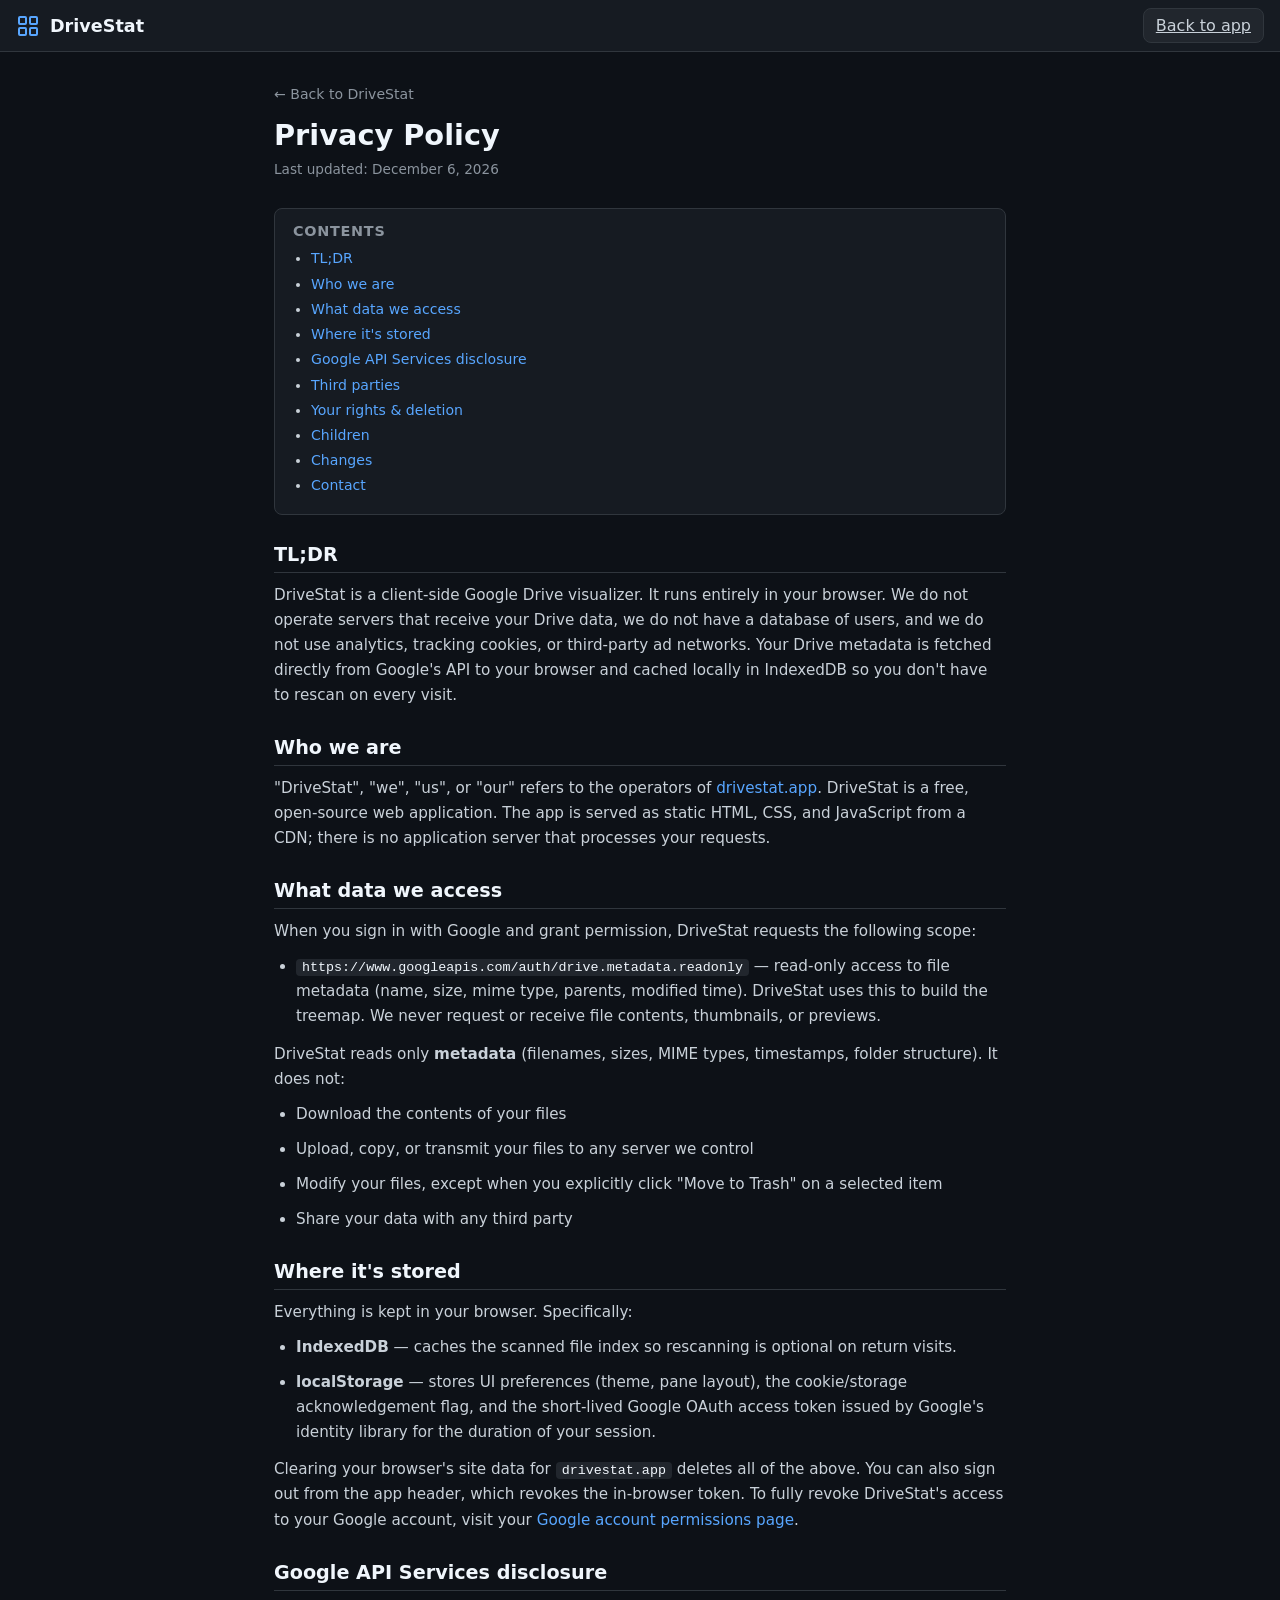
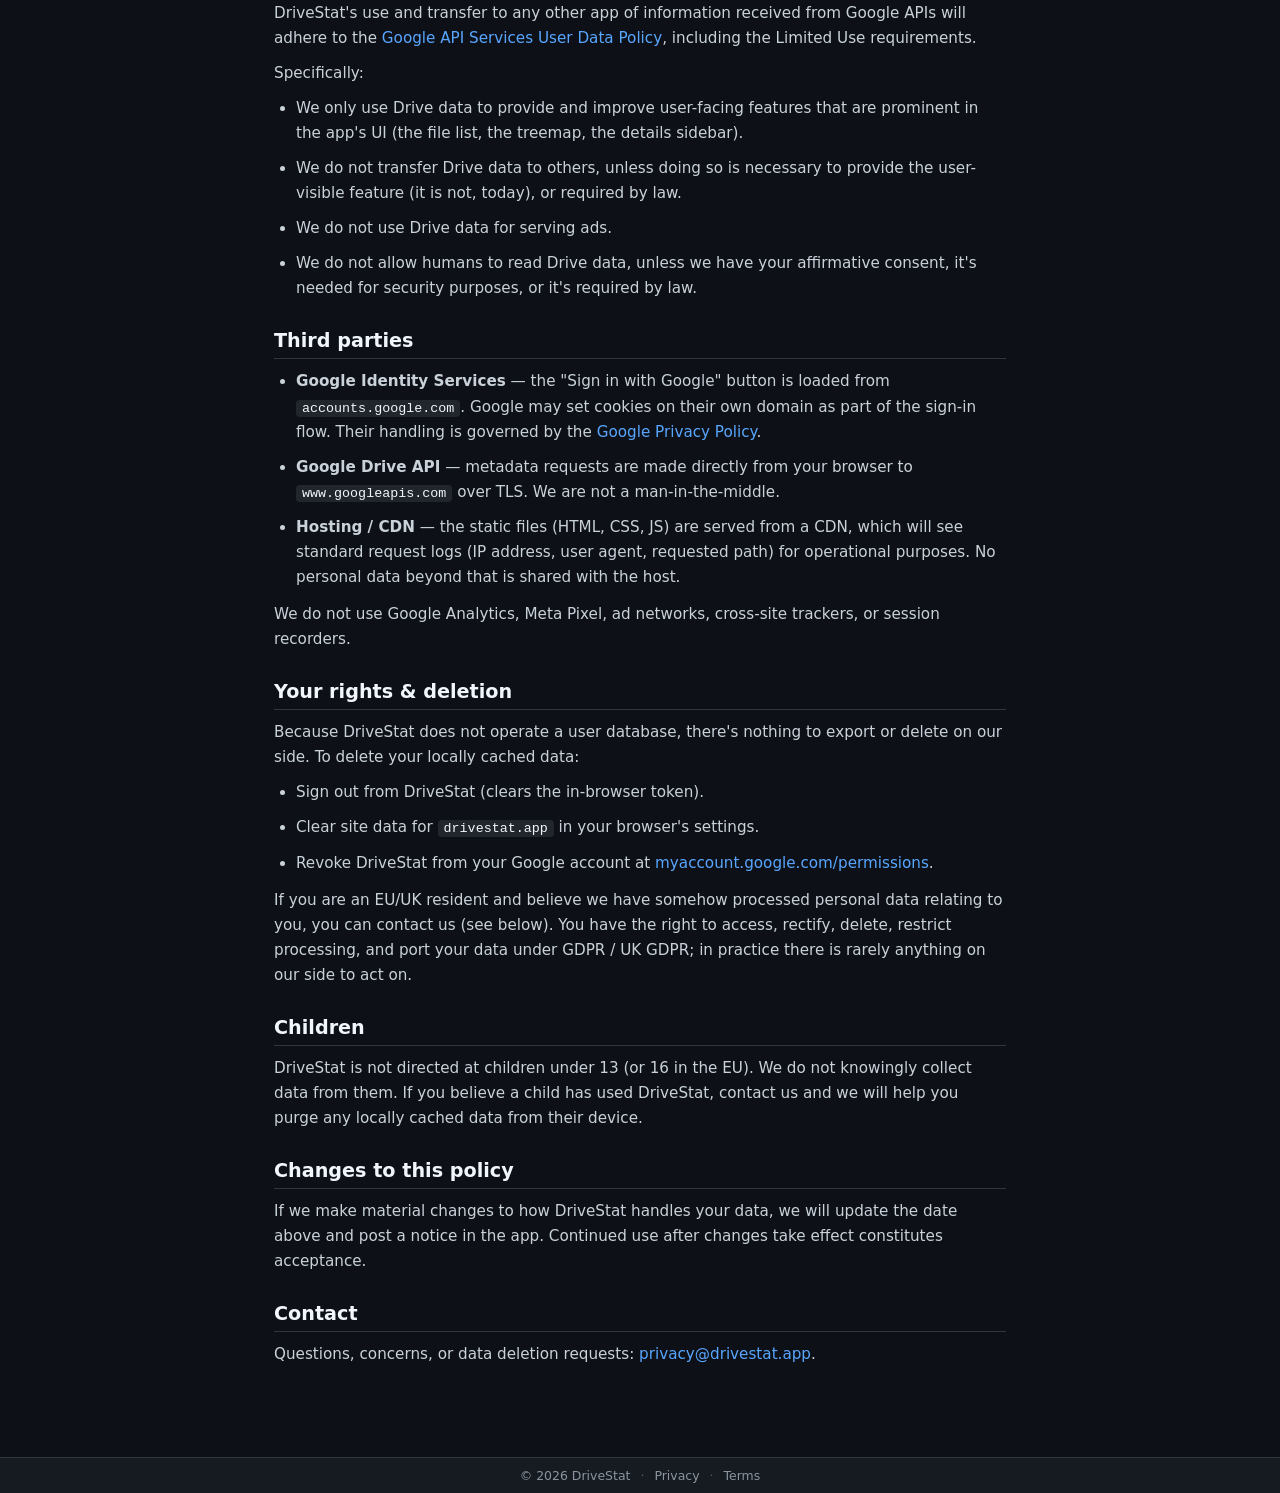
==== commit b2b35d25: "feat(treemap): brighter cushions + folder selection outline - Bump cushionBrightness 0.88 -> 0.95 so" ====
--- a/privacy.html
+++ b/privacy.html
@@ -78,10 +78,10 @@
     <p>When you sign in with Google and grant permission, DriveStat requests the following scope:</p>
     <ul>
       <li>
-        <code>https://www.googleapis.com/auth/drive.file</code> — per-file access to files
-        the app creates or the user opens with the app. DriveStat uses this to read file
-        metadata (name, size, type, modification date, parent folder) so it can build the
-        treemap visualization.
+        <code>https://www.googleapis.com/auth/drive.metadata.readonly</code> — read-only
+        access to file metadata (name, size, mime type, parents, modified time).
+        DriveStat uses this to build the treemap. We never request or receive file
+        contents, thumbnails, or previews.
       </li>
     </ul>
     <p>DriveStat reads only <strong>metadata</strong> (filenames, sizes, MIME types, timestamps, folder structure). It does not:</p>
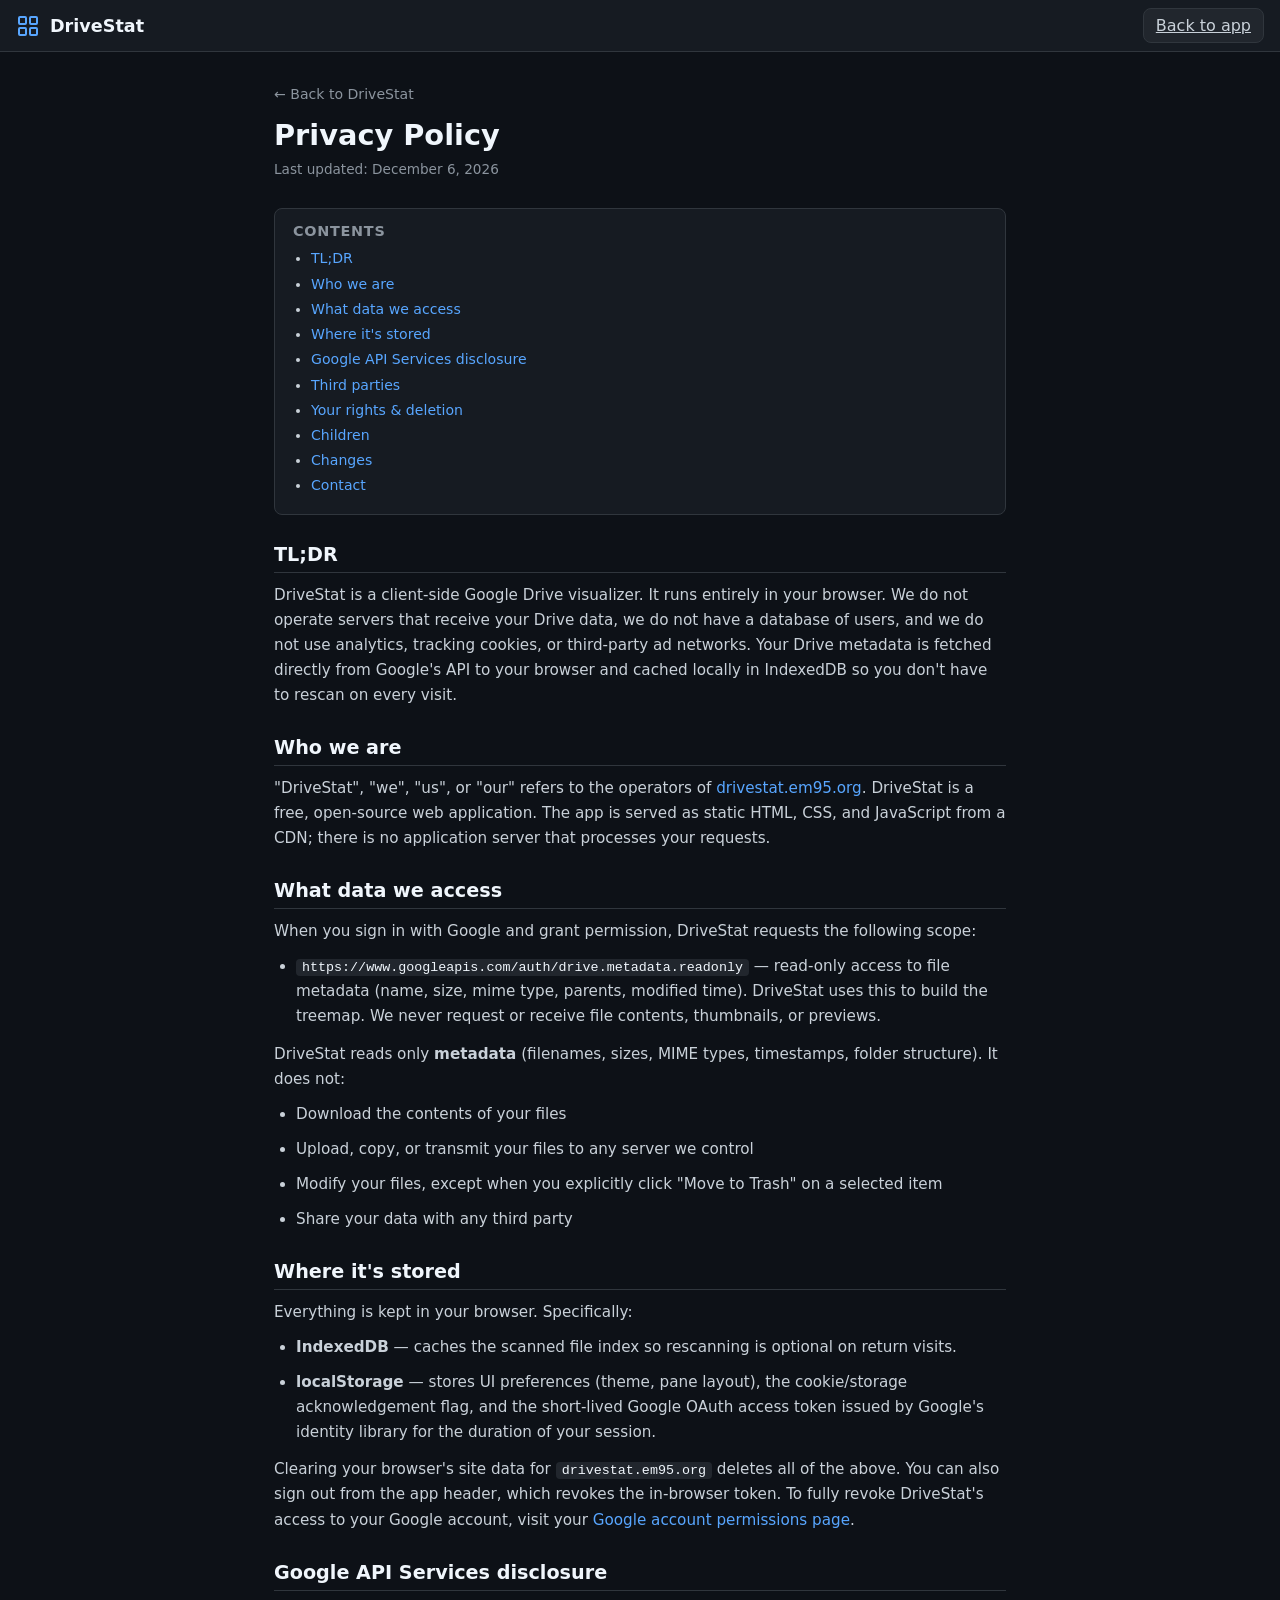
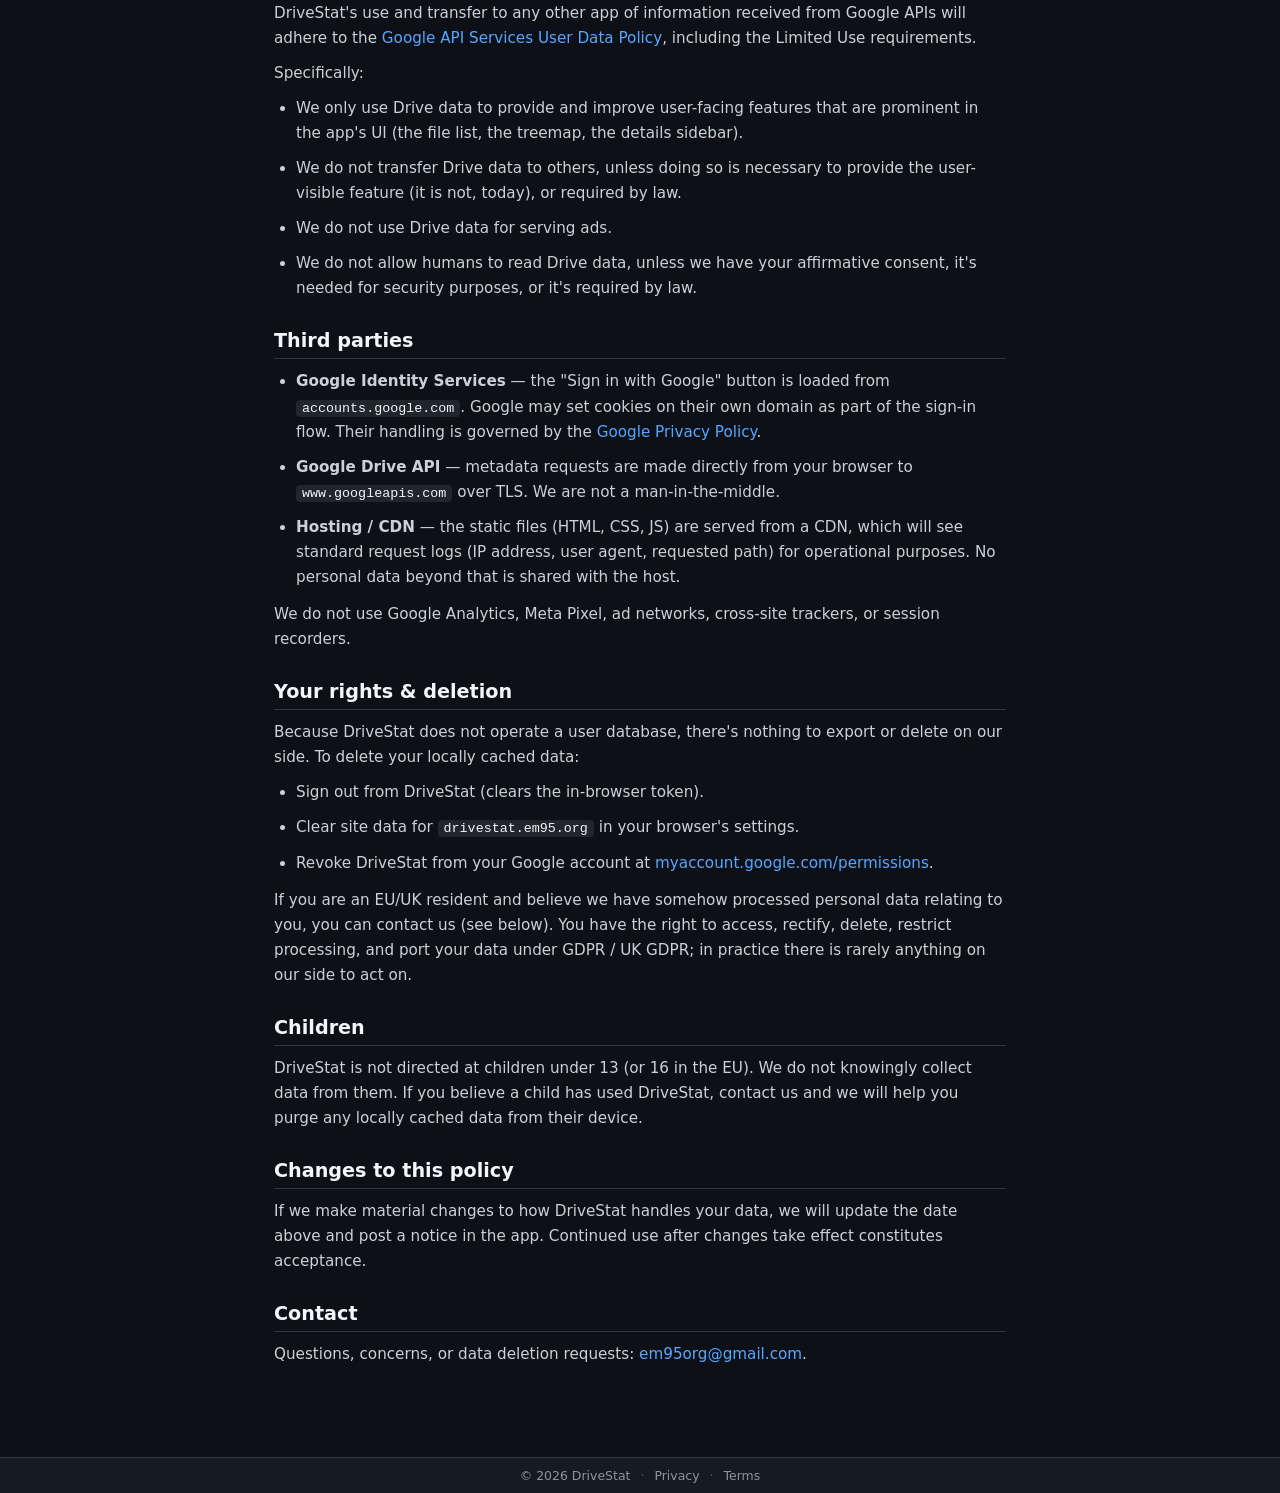
==== commit 9945b71b: "Move to drivestat.em95.org domain, add logo + CNAME - Swap all drivestat.app references to drivestat" ====
--- a/privacy.html
+++ b/privacy.html
@@ -8,7 +8,7 @@
 <meta name="robots" content="index, follow">
 <meta name="theme-color" content="#0d1117" media="(prefers-color-scheme: dark)">
 <meta name="theme-color" content="#ffffff" media="(prefers-color-scheme: light)">
-<link rel="canonical" href="https://drivestat.app/privacy.html">
+<link rel="canonical" href="https://drivestat.em95.org/privacy.html">
 <link rel="icon" type="image/svg+xml" href="favicon.svg">
 <script>
 (function(){
@@ -69,7 +69,7 @@
     <h2 id="who">Who we are</h2>
     <p>
       "DriveStat", "we", "us", or "our" refers to the operators of
-      <a href="https://drivestat.app">drivestat.app</a>. DriveStat is a free, open-source
+      <a href="https://drivestat.em95.org">drivestat.em95.org</a>. DriveStat is a free, open-source
       web application. The app is served as static HTML, CSS, and JavaScript from a CDN;
       there is no application server that processes your requests.
     </p>
@@ -101,7 +101,7 @@
       <li><strong>localStorage</strong> — stores UI preferences (theme, pane layout), the cookie/storage acknowledgement flag, and the short-lived Google OAuth access token issued by Google's identity library for the duration of your session.</li>
     </ul>
     <p>
-      Clearing your browser's site data for <code>drivestat.app</code> deletes all of the
+      Clearing your browser's site data for <code>drivestat.em95.org</code> deletes all of the
       above. You can also sign out from the app header, which revokes the in-browser token.
       To fully revoke DriveStat's access to your Google account, visit your
       <a href="https://myaccount.google.com/permissions" target="_blank" rel="noopener">Google account permissions page</a>.
@@ -149,7 +149,7 @@
     </p>
     <ul>
       <li>Sign out from DriveStat (clears the in-browser token).</li>
-      <li>Clear site data for <code>drivestat.app</code> in your browser's settings.</li>
+      <li>Clear site data for <code>drivestat.em95.org</code> in your browser's settings.</li>
       <li>Revoke DriveStat from your Google account at <a href="https://myaccount.google.com/permissions" target="_blank" rel="noopener">myaccount.google.com/permissions</a>.</li>
     </ul>
     <p>
@@ -175,7 +175,7 @@
 
     <h2 id="contact">Contact</h2>
     <p>
-      Questions, concerns, or data deletion requests: <a href="mailto:privacy@drivestat.app">privacy@drivestat.app</a>.
+      Questions, concerns, or data deletion requests: <a href="mailto:em95org@gmail.com">em95org@gmail.com</a>.
     </p>
   </main>
 
--- a/style.css
+++ b/style.css
@@ -452,6 +452,54 @@
 .intro-card p { color: var(--fg-2); line-height: 1.5; margin-bottom: 8px; }
 .intro-card .sub { font-size: 0.8rem; color: var(--fg-2); opacity: 0.7; }
 
+/* ==========================================================================
+   Demo mode strip — shown above the main view when synthetic data is loaded
+   ========================================================================== */
+.demo-strip {
+  display: flex; align-items: center; gap: 12px;
+  padding: 10px 16px;
+  background: linear-gradient(90deg, color-mix(in srgb, var(--accent) 18%, var(--bg-1)), var(--bg-1));
+  border-bottom: 1px solid var(--bg-3);
+  font-size: 0.85rem; color: var(--fg-1);
+  flex-shrink: 0;
+  padding-left: calc(16px + env(safe-area-inset-left, 0px));
+  padding-right: calc(16px + env(safe-area-inset-right, 0px));
+}
+.demo-strip.hidden { display: none; }
+.demo-strip .demo-text { flex: 1; line-height: 1.4; }
+.demo-strip .demo-text strong { color: var(--fg-0); letter-spacing: 0.01em; }
+.demo-strip .demo-dot {
+  width: 8px; height: 8px; border-radius: 50%;
+  background: var(--accent); flex-shrink: 0;
+  box-shadow: 0 0 0 4px color-mix(in srgb, var(--accent) 25%, transparent);
+  animation: demoPulse 2s ease-in-out infinite;
+}
+.demo-strip .btn-demo-cta { flex-shrink: 0; }
+.demo-strip .demo-dismiss {
+  flex-shrink: 0;
+  width: 28px; height: 28px;
+  display: inline-flex; align-items: center; justify-content: center;
+  background: transparent; color: var(--fg-2);
+  border: 1px solid transparent; border-radius: var(--radius);
+  font-size: 1.1rem; line-height: 1; cursor: pointer;
+  transition: background 120ms ease, color 120ms ease, border-color 120ms ease;
+}
+.demo-strip .demo-dismiss:hover {
+  background: var(--bg-2); color: var(--fg-0); border-color: var(--bg-3);
+}
+.demo-strip .demo-dismiss:focus-visible {
+  outline: 2px solid var(--accent); outline-offset: 2px;
+}
+@keyframes demoPulse {
+  0%, 100% { box-shadow: 0 0 0 4px color-mix(in srgb, var(--accent) 25%, transparent); }
+  50% { box-shadow: 0 0 0 8px color-mix(in srgb, var(--accent) 10%, transparent); }
+}
+@media (max-width: 640px) {
+  .demo-strip { flex-wrap: wrap; padding: 10px 12px; }
+  .demo-strip .demo-text { font-size: 0.8rem; flex-basis: 100%; }
+  .demo-strip .btn-demo-cta { width: 100%; }
+}
+
 /* Toast */
 .toast-container {
   position: fixed; top: 16px; right: 16px; z-index: 1000;
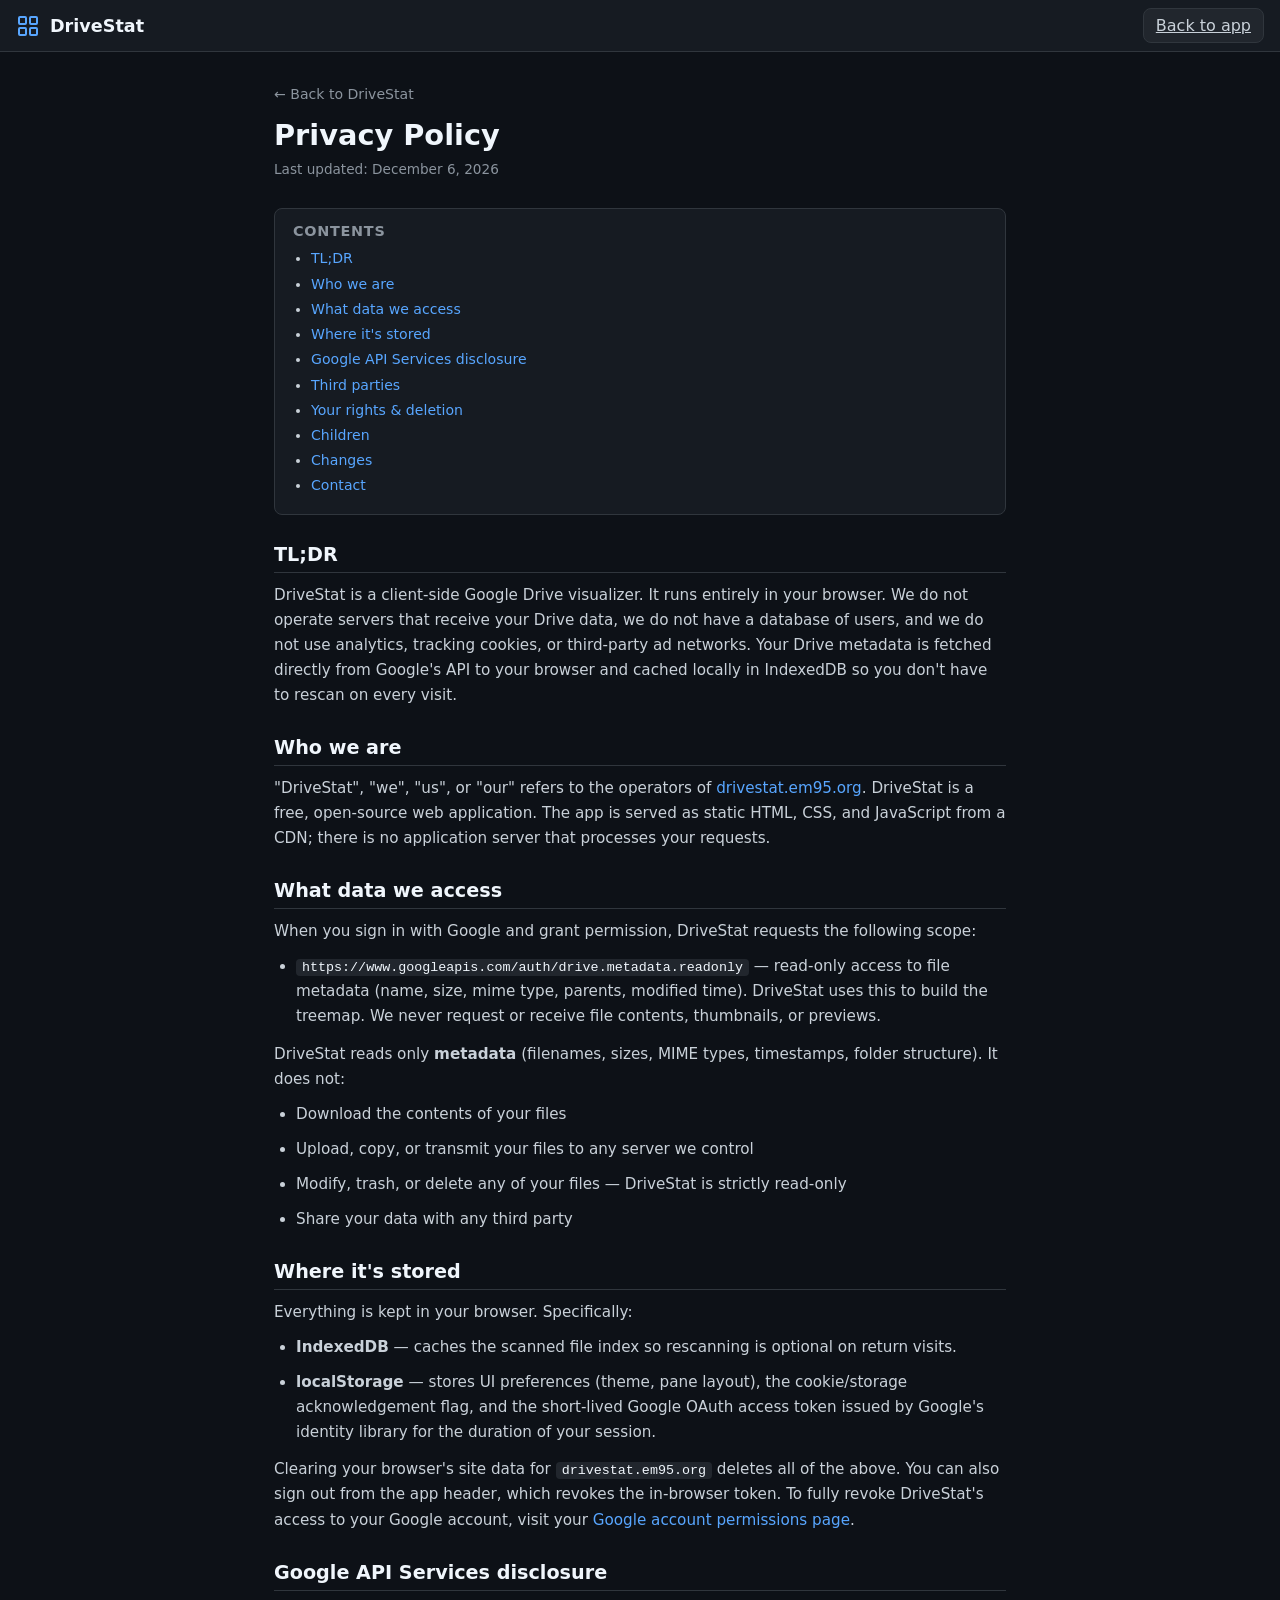
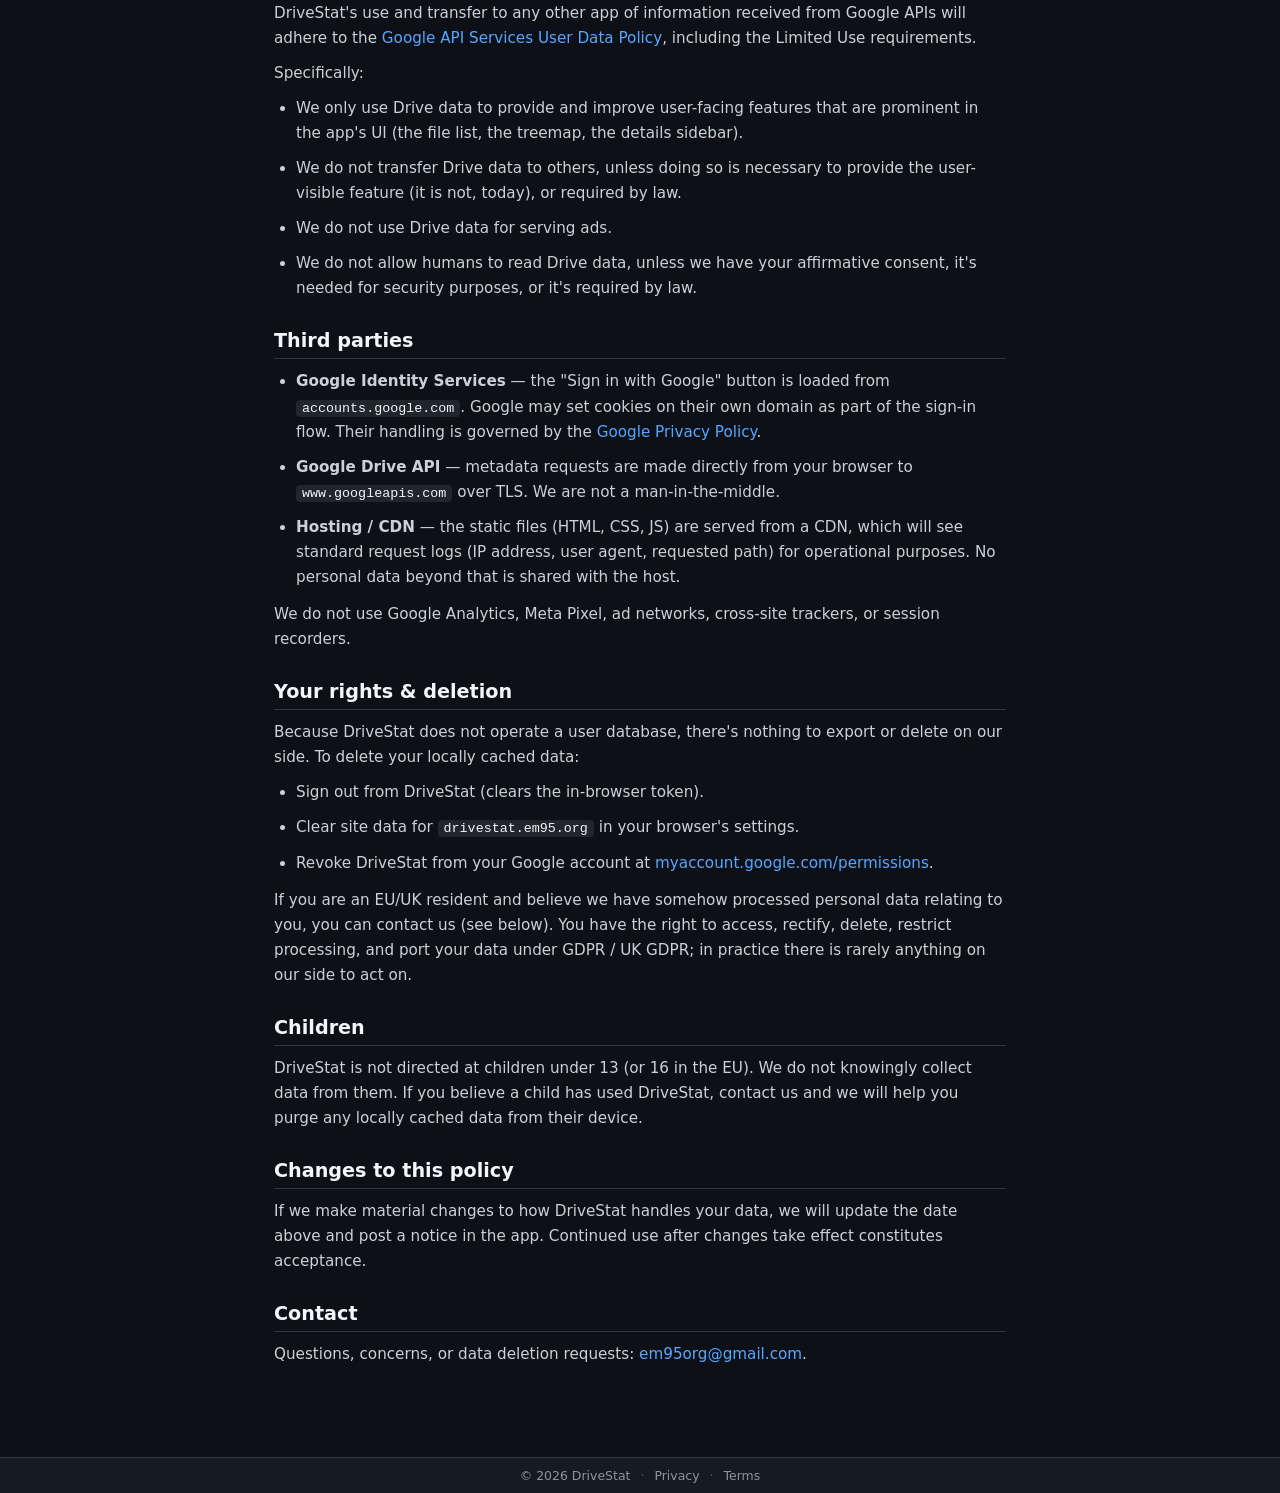
==== commit 1fdfe432: "Add OAuth verification evidence page, submission playbook, and video script - verification.html: pub" ====
--- a/privacy.html
+++ b/privacy.html
@@ -88,7 +88,7 @@
     <ul>
       <li>Download the contents of your files</li>
       <li>Upload, copy, or transmit your files to any server we control</li>
-      <li>Modify your files, except when you explicitly click "Move to Trash" on a selected item</li>
+      <li>Modify, trash, or delete any of your files — DriveStat is strictly read-only</li>
       <li>Share your data with any third party</li>
     </ul>
 
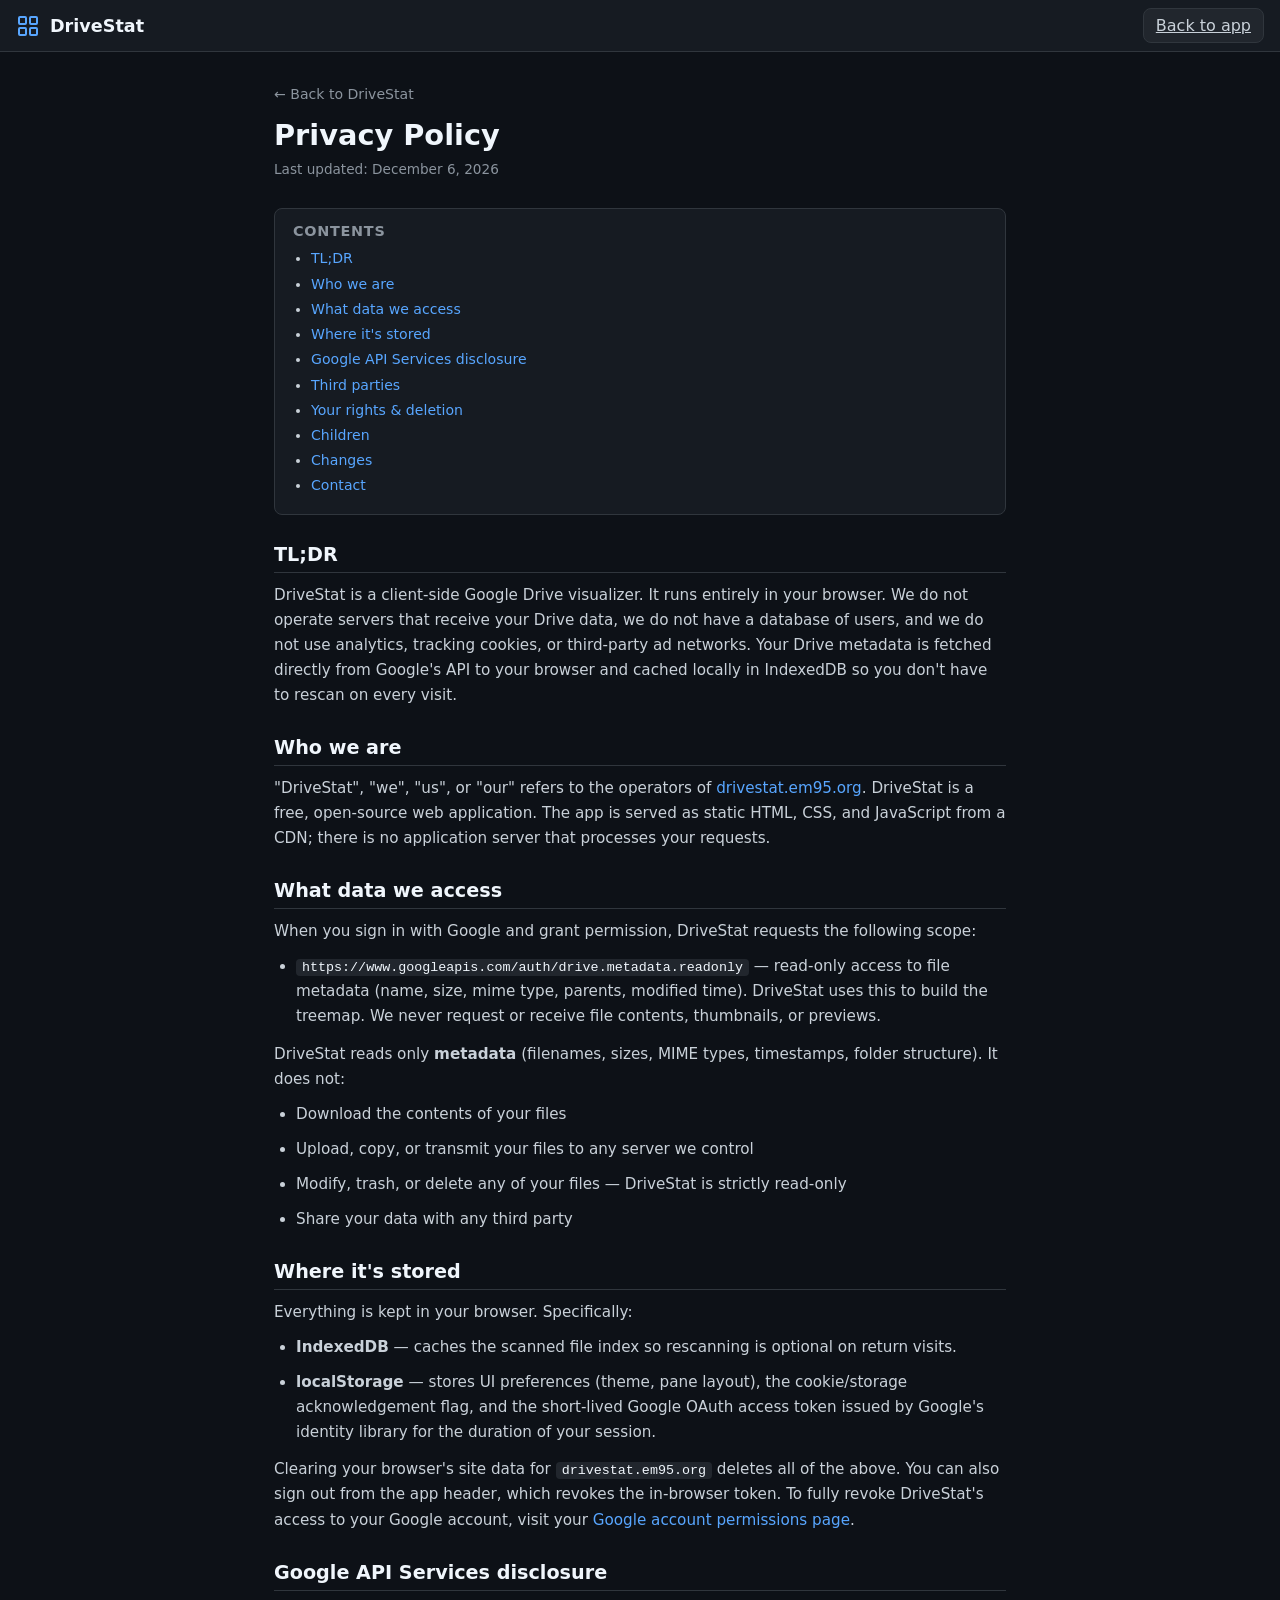
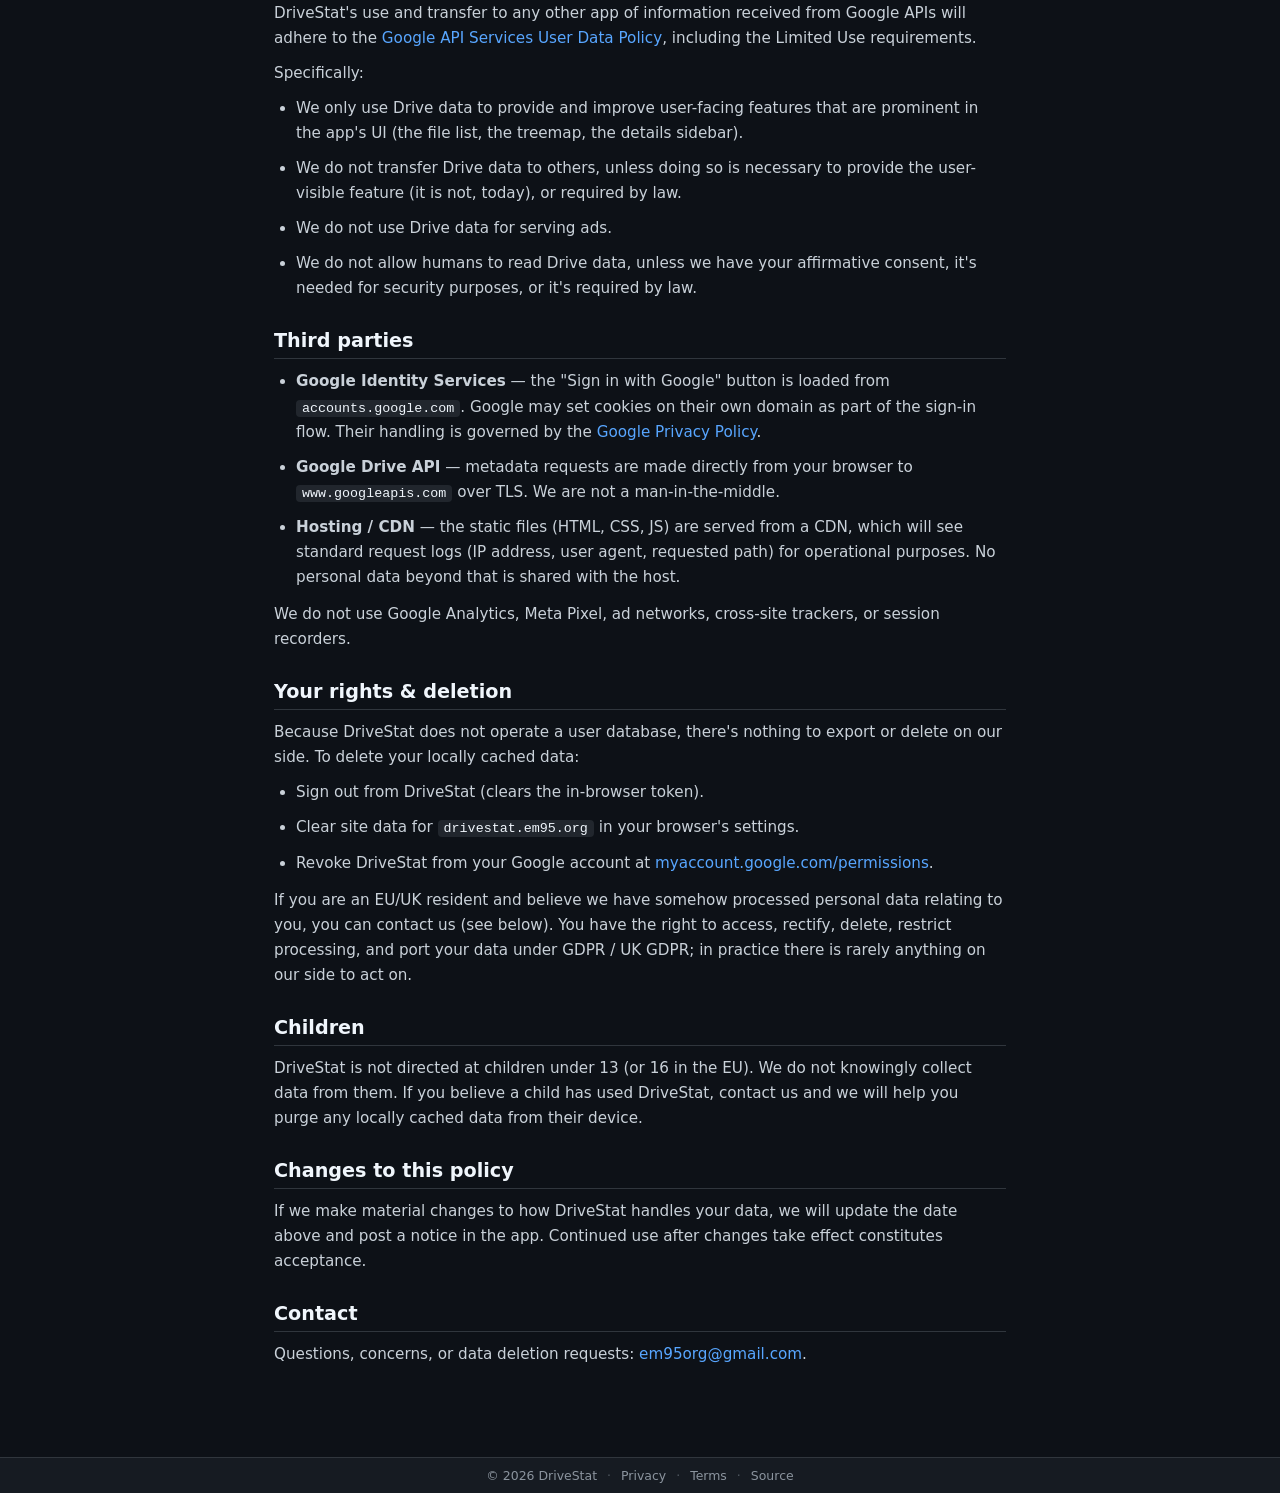
==== commit c31b964f: "fix: show compact footer on mobile, add Source link to legal pages" ====
--- a/privacy.html
+++ b/privacy.html
@@ -185,6 +185,8 @@
     <a href="privacy.html">Privacy</a>
     <span class="footer-sep">·</span>
     <a href="terms.html">Terms</a>
+    <span class="footer-sep">·</span>
+    <a href="https://github.com/EMRD95/gdrive-windirstat" target="_blank" rel="noopener">Source</a>
   </footer>
 </div>
 <script>
--- a/style.css
+++ b/style.css
@@ -169,23 +169,6 @@
 }
 #main { flex: 1; min-height: 0; display: flex; flex-direction: column; overflow: hidden; }
 
-/* Breadcrumbs */
-.breadcrumbs {
-  display: flex; align-items: center; gap: 6px;
-  padding: 8px 16px; background: var(--bg-0);
-  border-bottom: 1px solid var(--bg-3);
-  font-size: 0.85rem; flex-shrink: 0;
-}
-.crumbs { display: flex; align-items: center; gap: 4px; overflow: hidden; }
-.crumbs .crumb {
-  color: var(--accent); cursor: pointer; padding: 2px 6px; border-radius: 4px;
-  white-space: nowrap;
-}
-.crumbs .crumb:hover { background: var(--bg-2); text-decoration: underline; }
-.crumbs .crumb:last-child { color: var(--fg-0); cursor: default; text-decoration: none; }
-.crumbs .crumb:last-child:hover { background: transparent; }
-.crumbs .sep { color: var(--fg-2); font-size: 0.75rem; }
-
 /* Main pane: vertical stack (list on top, divider, treemap on bottom) */
 .main-pane {
   flex: 1; min-height: 0;
@@ -248,6 +231,31 @@
 .pane-divider:hover .pane-divider-grip,
 .pane-divider.dragging .pane-divider-grip { background: #fff; opacity: 1; }
 
+/* Divider between file list and details — orientation adapts to parent flex-direction */
+.list-detail-divider {
+  flex: 0 0 6px;
+  width: 6px;
+  background: var(--bg-1);
+  border-left: 1px solid var(--bg-3);
+  border-right: 1px solid var(--bg-3);
+  cursor: col-resize;
+  position: relative;
+  user-select: none;
+  transition: background 0.15s ease;
+}
+.list-detail-divider:hover, .list-detail-divider.dragging { background: var(--accent); }
+.list-detail-divider .pane-divider-grip {
+  position: absolute;
+  left: 50%; top: 50%; transform: translate(-50%, -50%);
+  width: 2px; height: 32px;
+  background: var(--fg-2);
+  border-radius: 1px;
+  opacity: 0.5;
+  pointer-events: none;
+}
+.list-detail-divider:hover .pane-divider-grip,
+.list-detail-divider.dragging .pane-divider-grip { background: #fff; opacity: 1; }
+
 /* Treemap pane (bottom) */
 #view-treemap {
   flex: 1 1 auto;
@@ -255,17 +263,7 @@
   display: flex; flex-direction: column;
   overflow: hidden;
 }
-.treemap-header {
-  display: flex; align-items: center; justify-content: space-between;
-  padding: 6px 12px;
-  background: var(--bg-1);
-  border-bottom: 1px solid var(--bg-3);
-  flex-shrink: 0;
-}
-.treemap-title { font-size: 0.82rem; color: var(--fg-2); font-weight: 500; }
-.treemap-hint { color: var(--fg-2); opacity: 0.6; font-weight: 400; margin-left: 6px; font-size: 0.72rem; }
-
-/* Treemap body: single area now (sidebar moved to the list pane above) */
+/* Treemap body */
 .treemap-body {
   flex: 1; min-height: 0;
   position: relative;
@@ -453,51 +451,28 @@
 .intro-card .sub { font-size: 0.8rem; color: var(--fg-2); opacity: 0.7; }
 
 /* ==========================================================================
-   Demo mode strip — shown above the main view when synthetic data is loaded
+   Demo notice — injected into list-body when synthetic data is loaded
    ========================================================================== */
-.demo-strip {
-  display: flex; align-items: center; gap: 12px;
-  padding: 10px 16px;
-  background: linear-gradient(90deg, color-mix(in srgb, var(--accent) 18%, var(--bg-1)), var(--bg-1));
+.demo-notice {
+  display: flex; align-items: center; gap: 10px;
+  padding: 9px 14px; margin: 0;
+  background: color-mix(in srgb, var(--accent) 10%, var(--bg-1));
   border-bottom: 1px solid var(--bg-3);
-  font-size: 0.85rem; color: var(--fg-1);
+  font-size: 0.82rem; color: var(--fg-1);
+  line-height: 1.4;
+}
+.demo-notice-text { flex: 1; }
+.demo-notice-text strong { color: var(--fg-0); }
+.demo-notice-dismiss {
   flex-shrink: 0;
-  padding-left: calc(16px + env(safe-area-inset-left, 0px));
-  padding-right: calc(16px + env(safe-area-inset-right, 0px));
-}
-.demo-strip.hidden { display: none; }
-.demo-strip .demo-text { flex: 1; line-height: 1.4; }
-.demo-strip .demo-text strong { color: var(--fg-0); letter-spacing: 0.01em; }
-.demo-strip .demo-dot {
-  width: 8px; height: 8px; border-radius: 50%;
-  background: var(--accent); flex-shrink: 0;
-  box-shadow: 0 0 0 4px color-mix(in srgb, var(--accent) 25%, transparent);
-  animation: demoPulse 2s ease-in-out infinite;
-}
-.demo-strip .btn-demo-cta { flex-shrink: 0; }
-.demo-strip .demo-dismiss {
-  flex-shrink: 0;
-  width: 28px; height: 28px;
+  width: 22px; height: 22px;
   display: inline-flex; align-items: center; justify-content: center;
   background: transparent; color: var(--fg-2);
-  border: 1px solid transparent; border-radius: var(--radius);
-  font-size: 1.1rem; line-height: 1; cursor: pointer;
-  transition: background 120ms ease, color 120ms ease, border-color 120ms ease;
-}
-.demo-strip .demo-dismiss:hover {
-  background: var(--bg-2); color: var(--fg-0); border-color: var(--bg-3);
-}
-.demo-strip .demo-dismiss:focus-visible {
-  outline: 2px solid var(--accent); outline-offset: 2px;
-}
-@keyframes demoPulse {
-  0%, 100% { box-shadow: 0 0 0 4px color-mix(in srgb, var(--accent) 25%, transparent); }
-  50% { box-shadow: 0 0 0 8px color-mix(in srgb, var(--accent) 10%, transparent); }
-}
-@media (max-width: 640px) {
-  .demo-strip { flex-wrap: wrap; padding: 10px 12px; }
-  .demo-strip .demo-text { font-size: 0.8rem; flex-basis: 100%; }
-  .demo-strip .btn-demo-cta { width: 100%; }
+  border: 1px solid transparent; border-radius: 4px;
+  font-size: 1rem; line-height: 1; cursor: pointer;
+}
+.demo-notice-dismiss:hover {
+  background: var(--bg-2); color: var(--fg-0);
 }
 
 /* Toast */
@@ -529,6 +504,8 @@
 /* While dragging the divider, prevent text selection everywhere */
 body.dragging-divider { user-select: none; cursor: row-resize !important; }
 body.dragging-divider * { cursor: row-resize !important; }
+body.dragging-col-divider { user-select: none; cursor: col-resize !important; }
+body.dragging-col-divider * { cursor: col-resize !important; }
 
 /* Scrollbar */
 ::-webkit-scrollbar { width: 8px; height: 8px; }
@@ -560,16 +537,11 @@
     padding: 9px 12px; font-size: 0.85rem;
   }
   /* Hide the desktop treemap toggle — mobile uses the tab bar instead */
-  #btn-toggle-treemap { display: none; }
+  #btn-toggle-treemap, #btn-toggle-layout { display: none; }
 
   /* Stats: scrollable chip row */
   .stats-bar { padding: 6px 10px; gap: 6px; }
   .stat-chip { font-size: 0.75rem; padding: 4px 10px; }
-
-  /* Breadcrumbs: single line, horizontally scrollable */
-  .breadcrumbs { padding: 6px 10px; font-size: 0.8rem; }
-  .crumbs { flex-wrap: nowrap; overflow-x: auto; -webkit-overflow-scrolling: touch; }
-  .crumbs::-webkit-scrollbar { display: none; }
 
   /* Main pane: single stage driven by data-mobile-view (NOT column split) */
   .main-pane {
@@ -581,8 +553,9 @@
 
   /* Each view is a full-stage absolute panel; only the active one shows */
   #view-list, #view-treemap {
-    position: absolute; inset: 0;
-    height: auto !important;
+    position: absolute;
+    top: 0; left: 0;
+    width: 100%; height: 100%;
     flex: none;
     display: flex;
   }
@@ -595,6 +568,7 @@
   /* List pane: full bleed, no side sidebar */
   .list-pane-body { flex-direction: column; }
   .list-main { flex: 1 1 auto; }
+  .list-detail-divider { display: none; }
   .list-header, .list-row {
     grid-template-columns: 1fr 90px 56px;
     gap: 8px; padding: 10px 12px;
@@ -648,18 +622,14 @@
     padding: 11px 12px; font-size: 0.88rem;
   }
 
-  /* Treemap pane: hide header + legend on mobile (tab bar already labels it) */
-  .treemap-header { display: none; }
+  /* Treemap: hide legend on mobile */
   .legend { display: none; }
 
-  /* Mobile tab bar */
+  /* Mobile tab bar — sits above content, below stats */
   .mobile-tabs {
     display: flex;
-    position: sticky; bottom: 0;
     background: var(--bg-1);
-    border-top: 1px solid var(--bg-3);
-    z-index: 40;
-    padding-bottom: env(safe-area-inset-bottom, 0);
+    border-bottom: 1px solid var(--bg-3);
     flex-shrink: 0;
   }
   .mobile-tab {
@@ -671,10 +641,10 @@
     background: transparent;
     color: var(--fg-2);
     font-size: 0.7rem; font-weight: 500;
-    border: none; border-top: 2px solid transparent;
-    min-height: 52px;
-  }
-  .mobile-tab.active { color: var(--accent); border-top-color: var(--accent); }
+    border: none; border-bottom: 2px solid transparent;
+    min-height: 48px;
+  }
+  .mobile-tab.active { color: var(--accent); border-bottom-color: var(--accent); }
   .mobile-tab svg { stroke-width: 2; }
 
   /* Intro card: full bleed */
@@ -685,18 +655,81 @@
 /* By default the close-details button is only visible in the mobile sheet */
 .btn-close-details { display: none; }
 
-/* Desktop fallback for 720 < viewport <= 960: keep column stack for list/sidebar */
-@media (min-width: 721px) and (max-width: 960px) {
-  .list-header, .list-row { grid-template-columns: 1fr 80px 100px; }
-  .col-type, .col-date { display: none; }
-  .list-pane-body { flex-direction: column; }
-  .list-sidebar {
-    flex: 0 0 200px; min-width: 0; max-width: none;
-    border-left: none; border-top: 1px solid var(--bg-3);
-  }
-  .list-sidebar .info-card-actions { flex-direction: row; }
-  .legend { display: none; }
-}
+/* ==========================================================================
+   Manual layout override — user-chosen horizontal/vertical at any width >720px
+   (Gated by data-layout attr, set only when JS detects >720px and user toggles.)
+   ========================================================================== */
+  .main-pane[data-layout="horizontal"] {
+    flex-direction: row;
+  }
+  .main-pane[data-layout="horizontal"] #view-list {
+    flex: 0 0 auto;
+    width: 48%;
+    height: 100% !important;
+    min-width: 280px;
+  }
+  .main-pane[data-layout="horizontal"] .list-pane-body {
+    flex-direction: column;
+  }
+  .main-pane[data-layout="horizontal"] .list-main {
+    flex: 1 1 0;
+    min-height: 120px;
+  }
+  .main-pane[data-layout="horizontal"] .list-detail-divider {
+    width: auto;
+    border-left: none;
+    border-right: none;
+    border-top: 1px solid var(--bg-3);
+    border-bottom: 1px solid var(--bg-3);
+    cursor: row-resize;
+  }
+  .main-pane[data-layout="horizontal"] .list-detail-divider .pane-divider-grip {
+    width: 32px;
+    height: 2px;
+  }
+  .main-pane[data-layout="horizontal"] .list-sidebar {
+    flex: 1 1 0;
+    min-height: 140px;
+    min-width: 0;
+    max-width: none;
+    border-left: none;
+    border-top: 1px solid var(--bg-3);
+  }
+  .main-pane[data-layout="horizontal"] .list-sidebar .info-card-actions {
+    flex-direction: row;
+  }
+  .main-pane[data-layout="horizontal"] .pane-divider {
+    flex: 0 0 6px;
+    width: 6px;
+    border-top: none;
+    border-bottom: none;
+    border-left: 1px solid var(--bg-3);
+    border-right: 1px solid var(--bg-3);
+    cursor: col-resize;
+  }
+  .main-pane[data-layout="horizontal"] .pane-divider .pane-divider-grip {
+    width: 2px;
+    height: 32px;
+  }
+  .main-pane[data-layout="horizontal"] #view-treemap {
+    flex: 1 1 auto;
+    min-width: 200px;
+  }
+  .main-pane[data-layout="horizontal"].treemap-hidden #view-list {
+    flex: 1 1 auto;
+    width: auto;
+  }
+  .main-pane[data-layout="horizontal"] .list-header,
+  .main-pane[data-layout="horizontal"] .list-row {
+    grid-template-columns: 1fr 80px 100px;
+  }
+  .main-pane[data-layout="horizontal"] .col-type,
+  .main-pane[data-layout="horizontal"] .col-date {
+    display: none;
+  }
+  .main-pane[data-layout="horizontal"] .legend {
+    display: none;
+  }
 
 /* ==========================================================================
    Theme toggle button
@@ -741,7 +774,13 @@
 .app-footer .footer-sep { opacity: 0.5; }
 
 @media (max-width: 720px) {
-  .app-footer { display: none; } /* mobile uses tab bar; legal links stay in intro */
+  .app-footer {
+    padding: 6px 12px;
+    font-size: 0.7rem;
+    gap: 6px;
+    padding-bottom: calc(6px + env(safe-area-inset-bottom, 0px));
+    flex-wrap: wrap;
+  }
 }
 
 /* ==========================================================================
@@ -777,7 +816,7 @@
 @media (max-width: 720px) {
   .cookie-notice {
     left: 8px; right: 8px;
-    bottom: calc(8px + env(safe-area-inset-bottom, 0px) + 60px); /* above tab bar */
+    bottom: calc(8px + env(safe-area-inset-bottom, 0px));
     flex-direction: column; align-items: stretch;
     gap: 10px; padding: 12px 14px;
   }
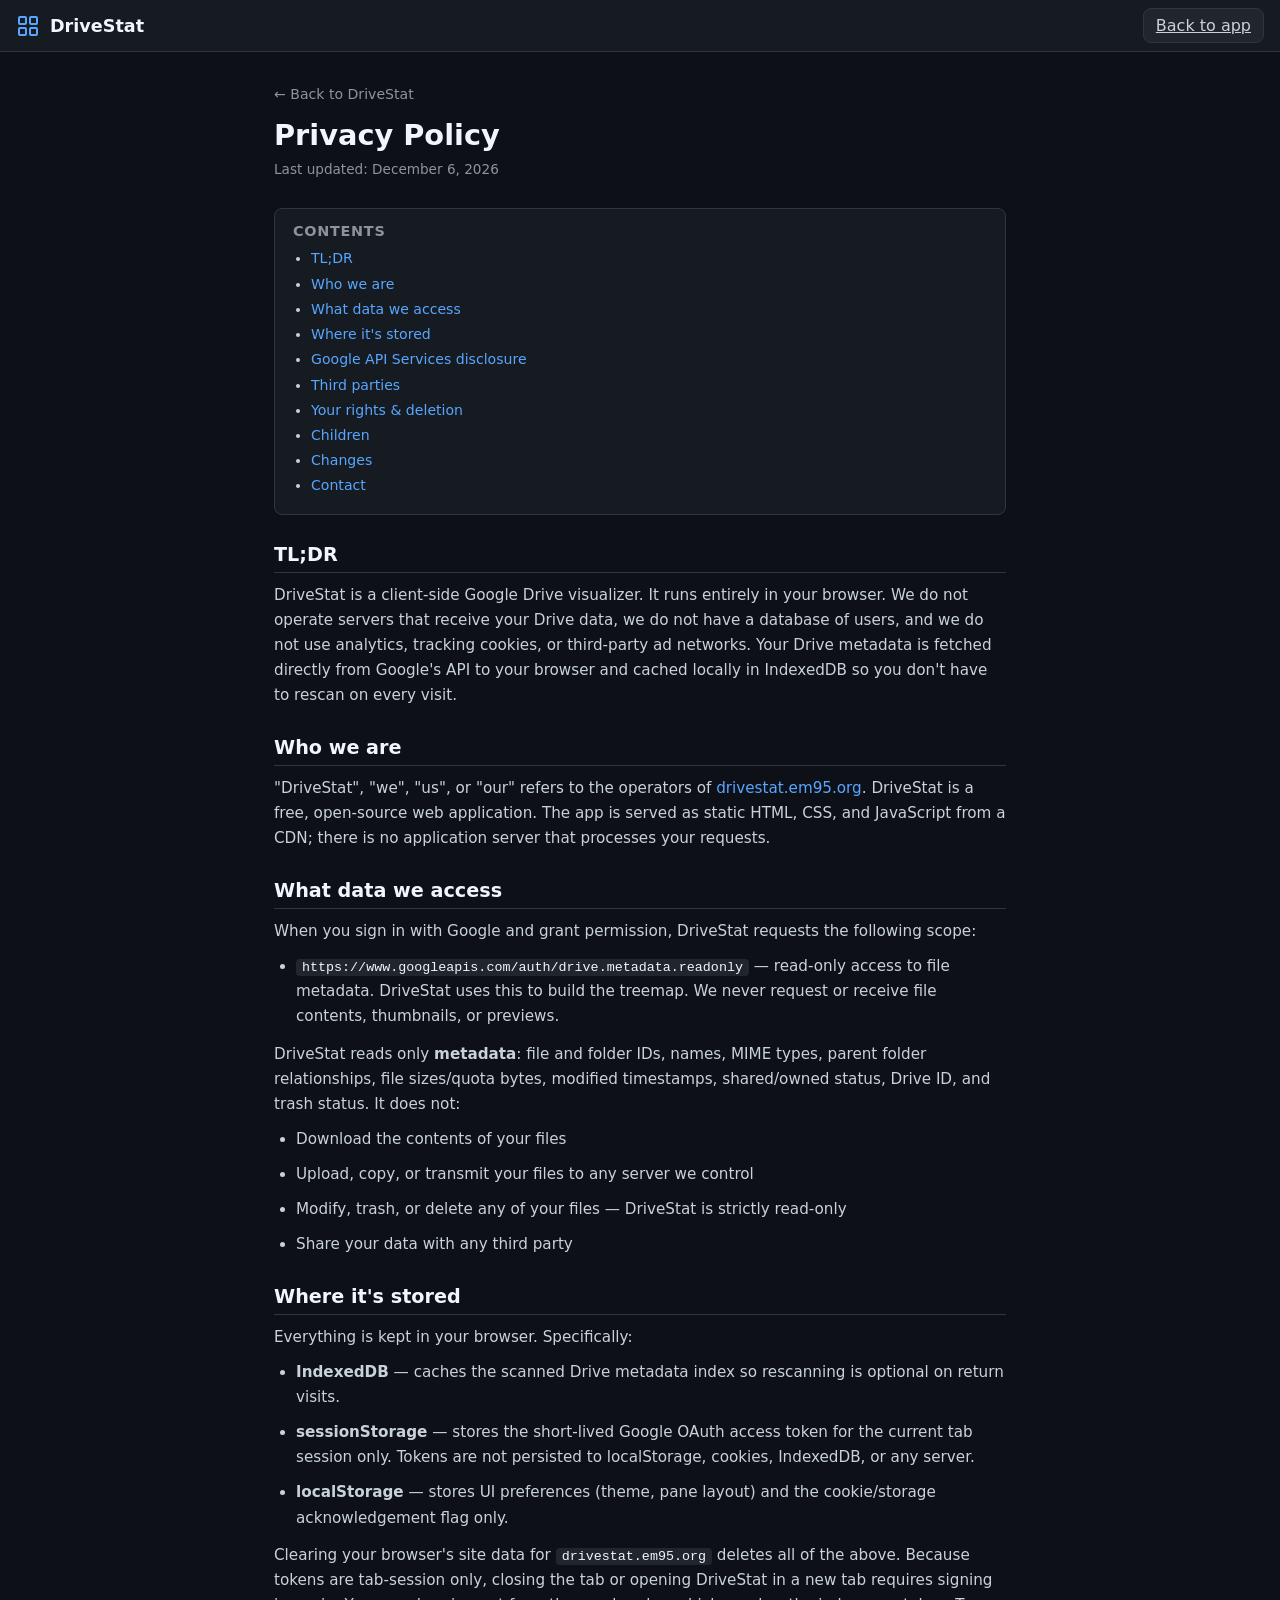
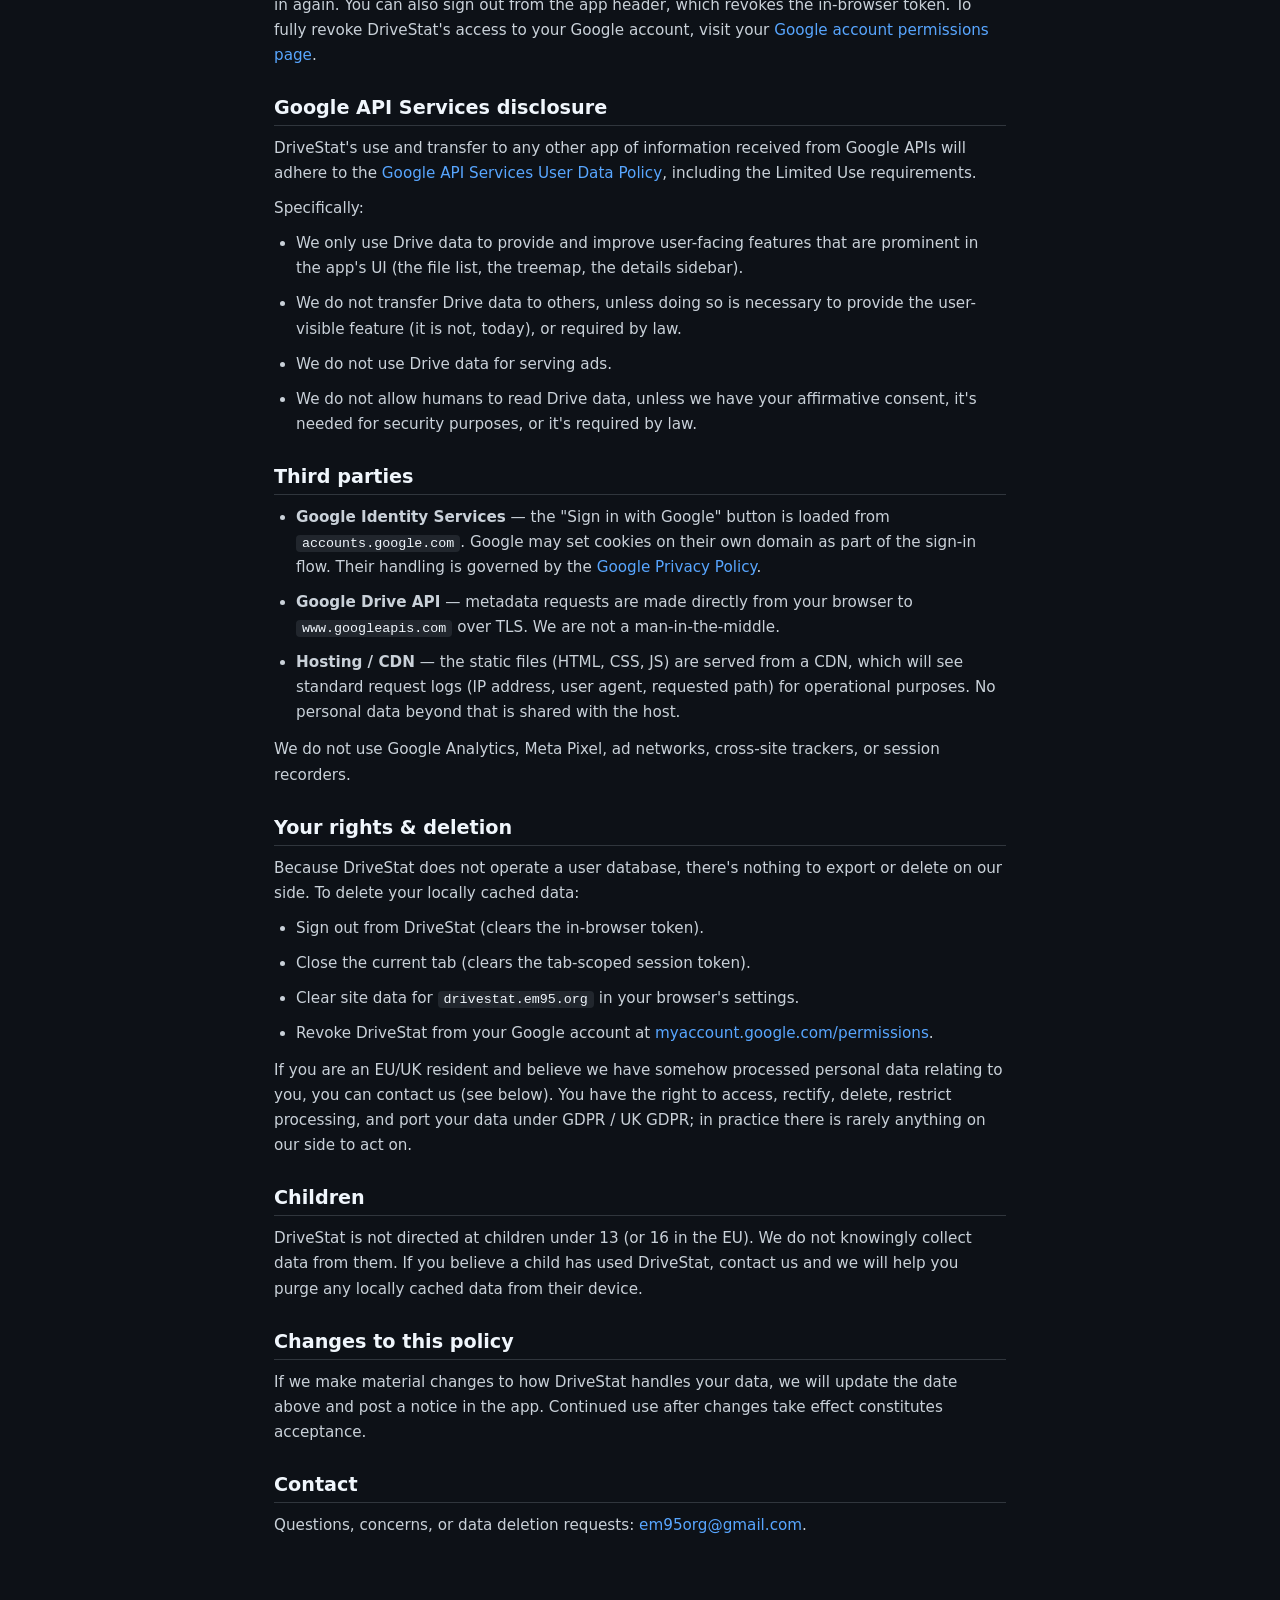
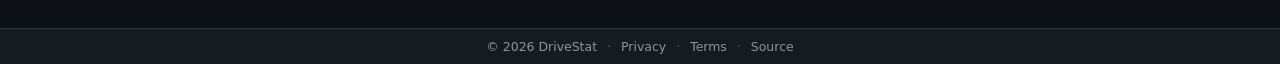
==== commit da8d585b: "docs: clarify Google data handling" ====
--- a/privacy.html
+++ b/privacy.html
@@ -3,7 +3,7 @@
 <head>
 <meta charset="UTF-8">
 <meta name="viewport" content="width=device-width, initial-scale=1.0, viewport-fit=cover">
-<title>Privacy Policy — DriveStat</title>
+<title>Privacy Policy, DriveStat</title>
 <meta name="description" content="DriveStat privacy policy. We don't collect, transmit, or store your Google Drive data. Everything runs in your browser.">
 <meta name="robots" content="index, follow">
 <meta name="theme-color" content="#0d1117" media="(prefers-color-scheme: dark)">
@@ -79,12 +79,15 @@
     <ul>
       <li>
         <code>https://www.googleapis.com/auth/drive.metadata.readonly</code> — read-only
-        access to file metadata (name, size, mime type, parents, modified time).
-        DriveStat uses this to build the treemap. We never request or receive file
-        contents, thumbnails, or previews.
-      </li>
-    </ul>
-    <p>DriveStat reads only <strong>metadata</strong> (filenames, sizes, MIME types, timestamps, folder structure). It does not:</p>
+        access to file metadata. DriveStat uses this to build the treemap.
+        We never request or receive file contents, thumbnails, or previews.
+      </li>
+    </ul>
+    <p>
+      DriveStat reads only <strong>metadata</strong>: file and folder IDs, names,
+      MIME types, parent folder relationships, file sizes/quota bytes, modified
+      timestamps, shared/owned status, Drive ID, and trash status. It does not:
+    </p>
     <ul>
       <li>Download the contents of your files</li>
       <li>Upload, copy, or transmit your files to any server we control</li>
@@ -97,12 +100,15 @@
       Everything is kept in your browser. Specifically:
     </p>
     <ul>
-      <li><strong>IndexedDB</strong> — caches the scanned file index so rescanning is optional on return visits.</li>
-      <li><strong>localStorage</strong> — stores UI preferences (theme, pane layout), the cookie/storage acknowledgement flag, and the short-lived Google OAuth access token issued by Google's identity library for the duration of your session.</li>
+      <li><strong>IndexedDB</strong> — caches the scanned Drive metadata index so rescanning is optional on return visits.</li>
+      <li><strong>sessionStorage</strong> — stores the short-lived Google OAuth access token for the current tab session only. Tokens are not persisted to localStorage, cookies, IndexedDB, or any server.</li>
+      <li><strong>localStorage</strong> — stores UI preferences (theme, pane layout) and the cookie/storage acknowledgement flag only.</li>
     </ul>
     <p>
       Clearing your browser's site data for <code>drivestat.em95.org</code> deletes all of the
-      above. You can also sign out from the app header, which revokes the in-browser token.
+      above. Because tokens are tab-session only, closing the tab or opening DriveStat
+      in a new tab requires signing in again. You can also sign out from the app header,
+      which revokes the in-browser token.
       To fully revoke DriveStat's access to your Google account, visit your
       <a href="https://myaccount.google.com/permissions" target="_blank" rel="noopener">Google account permissions page</a>.
     </p>
@@ -149,6 +155,7 @@
     </p>
     <ul>
       <li>Sign out from DriveStat (clears the in-browser token).</li>
+      <li>Close the current tab (clears the tab-scoped session token).</li>
       <li>Clear site data for <code>drivestat.em95.org</code> in your browser's settings.</li>
       <li>Revoke DriveStat from your Google account at <a href="https://myaccount.google.com/permissions" target="_blank" rel="noopener">myaccount.google.com/permissions</a>.</li>
     </ul>
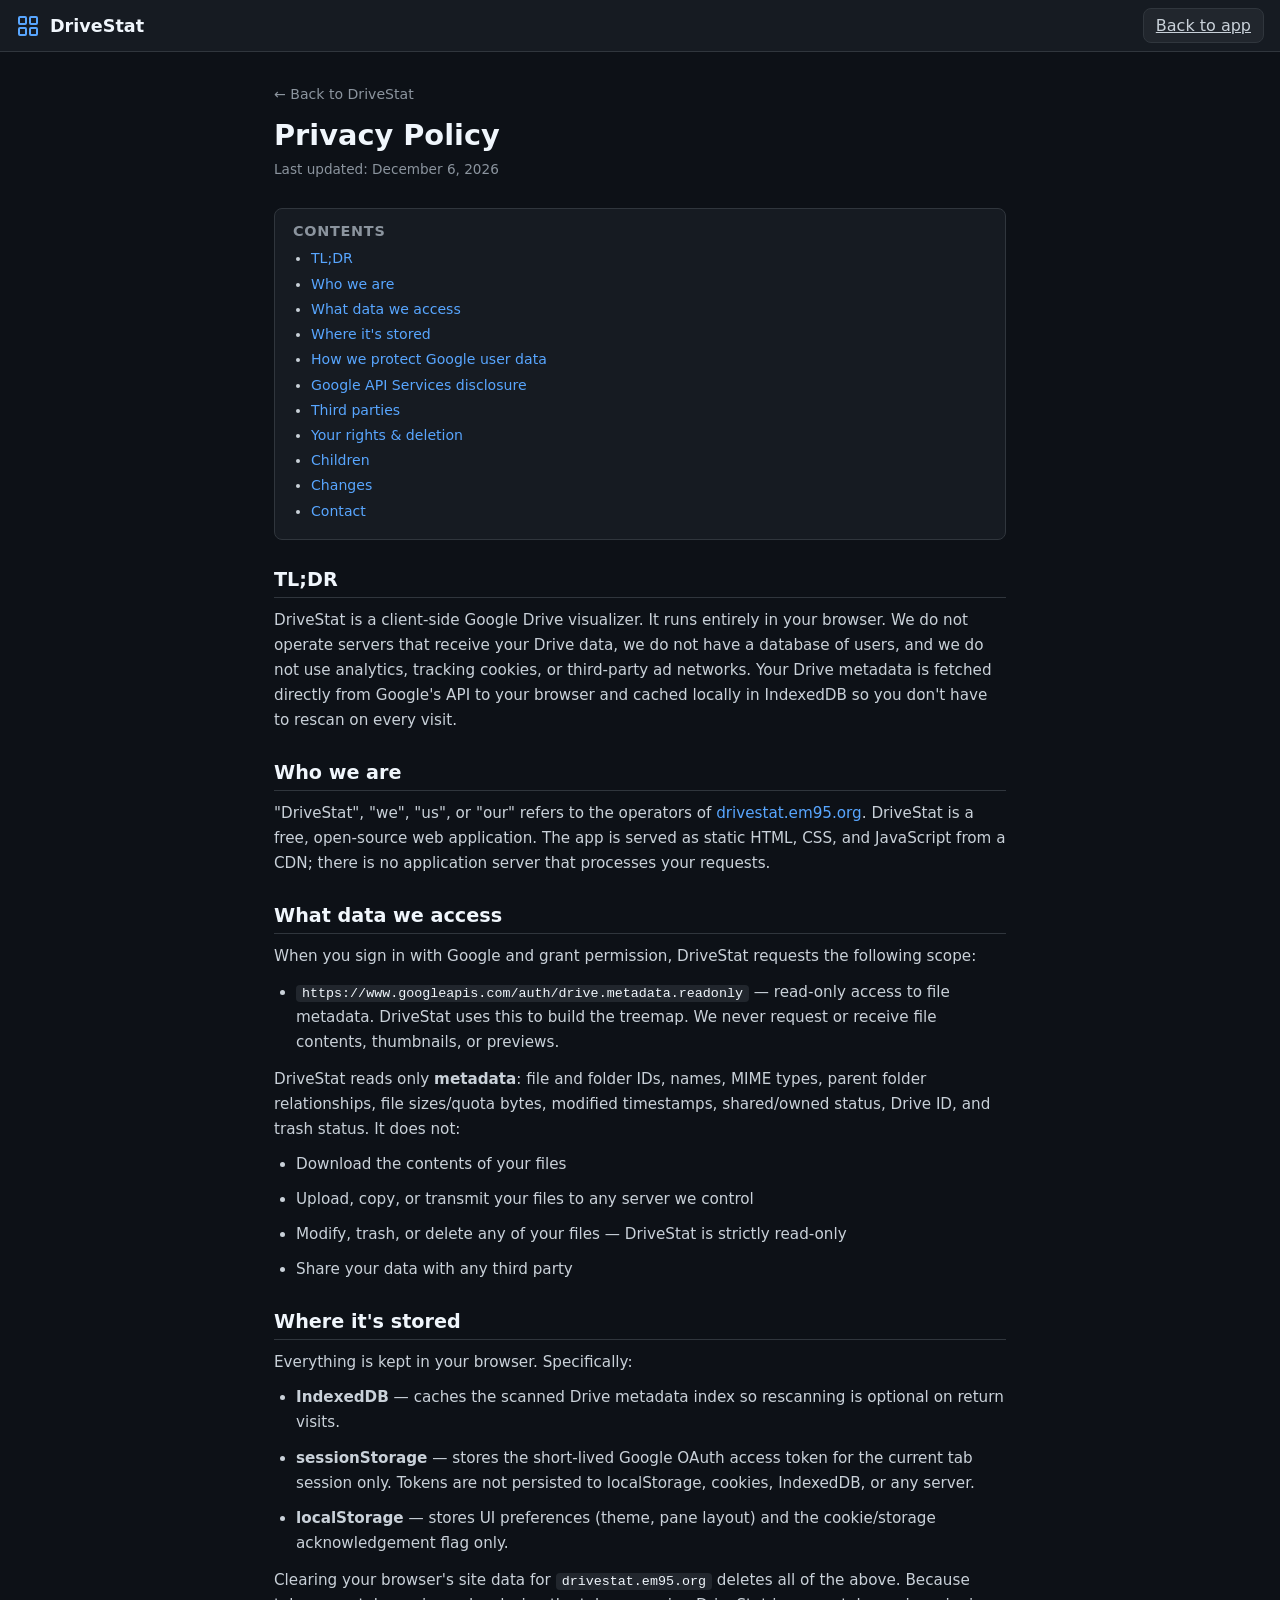
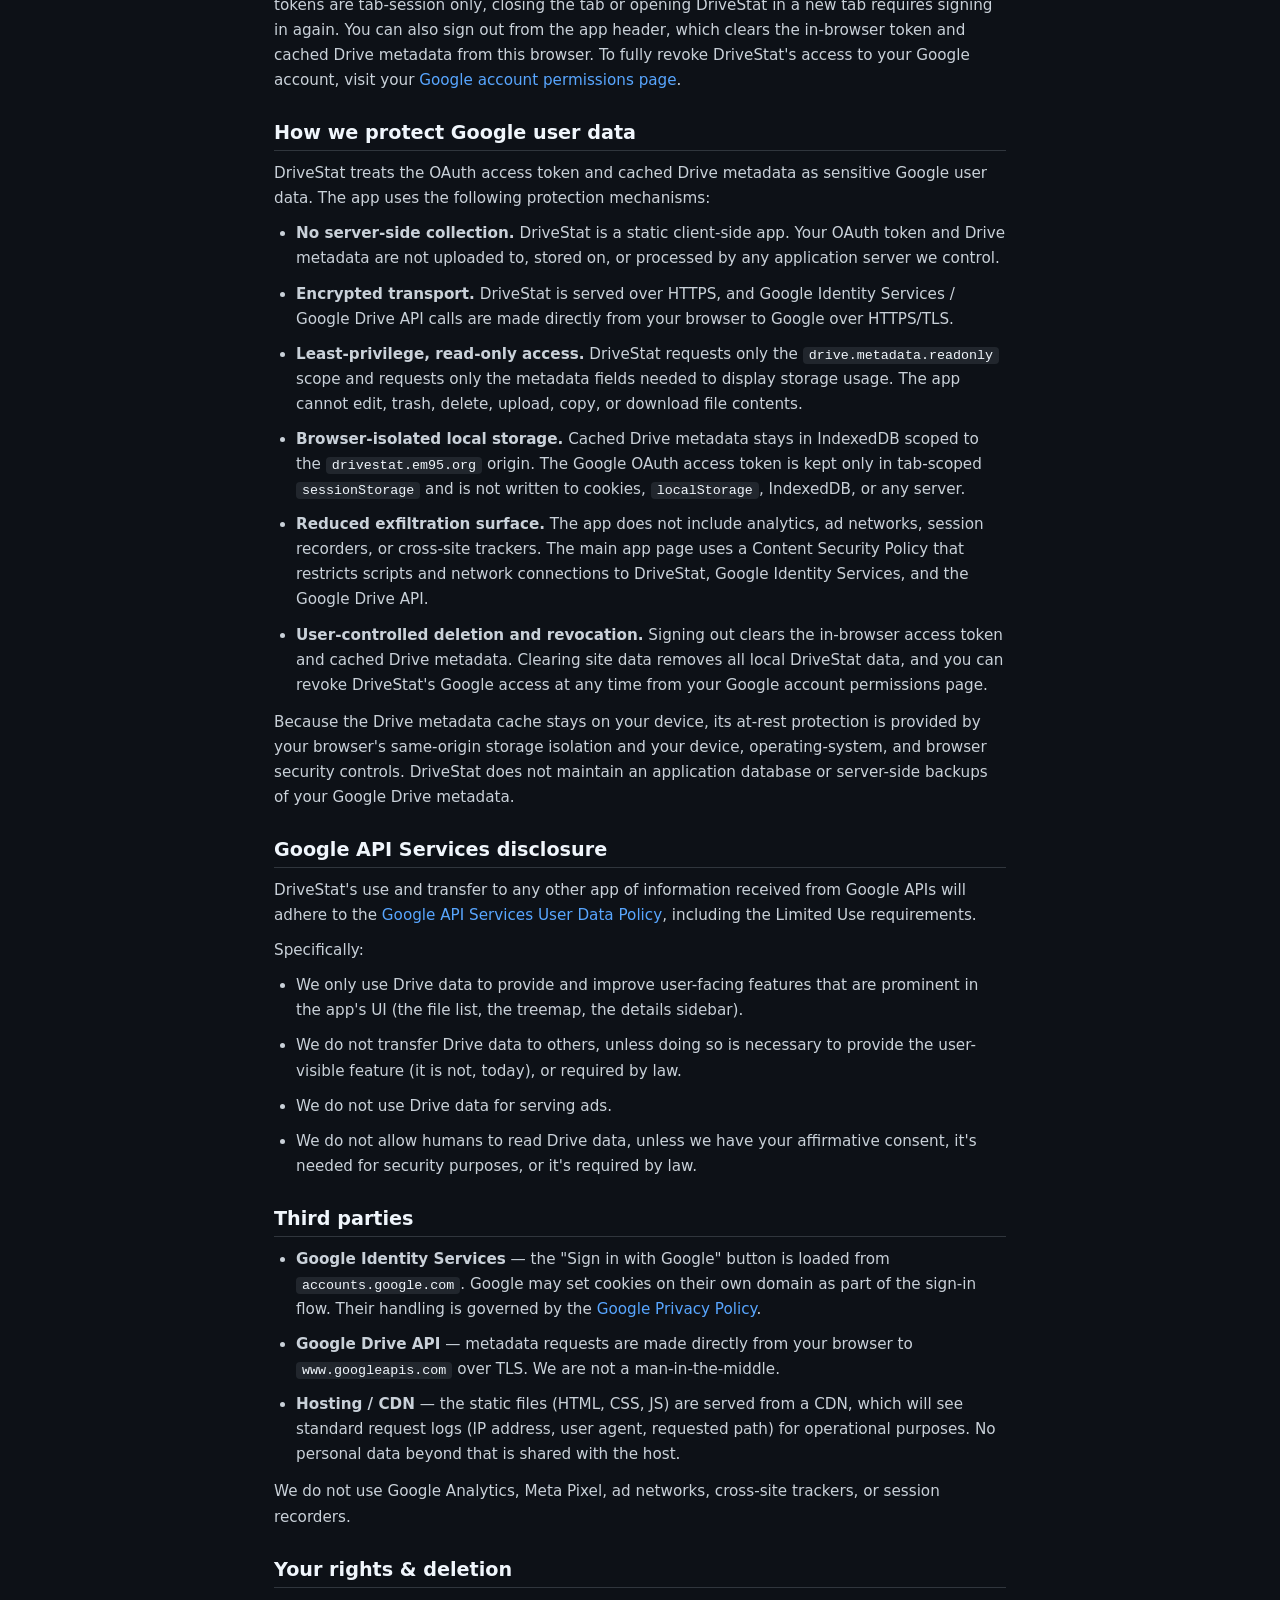
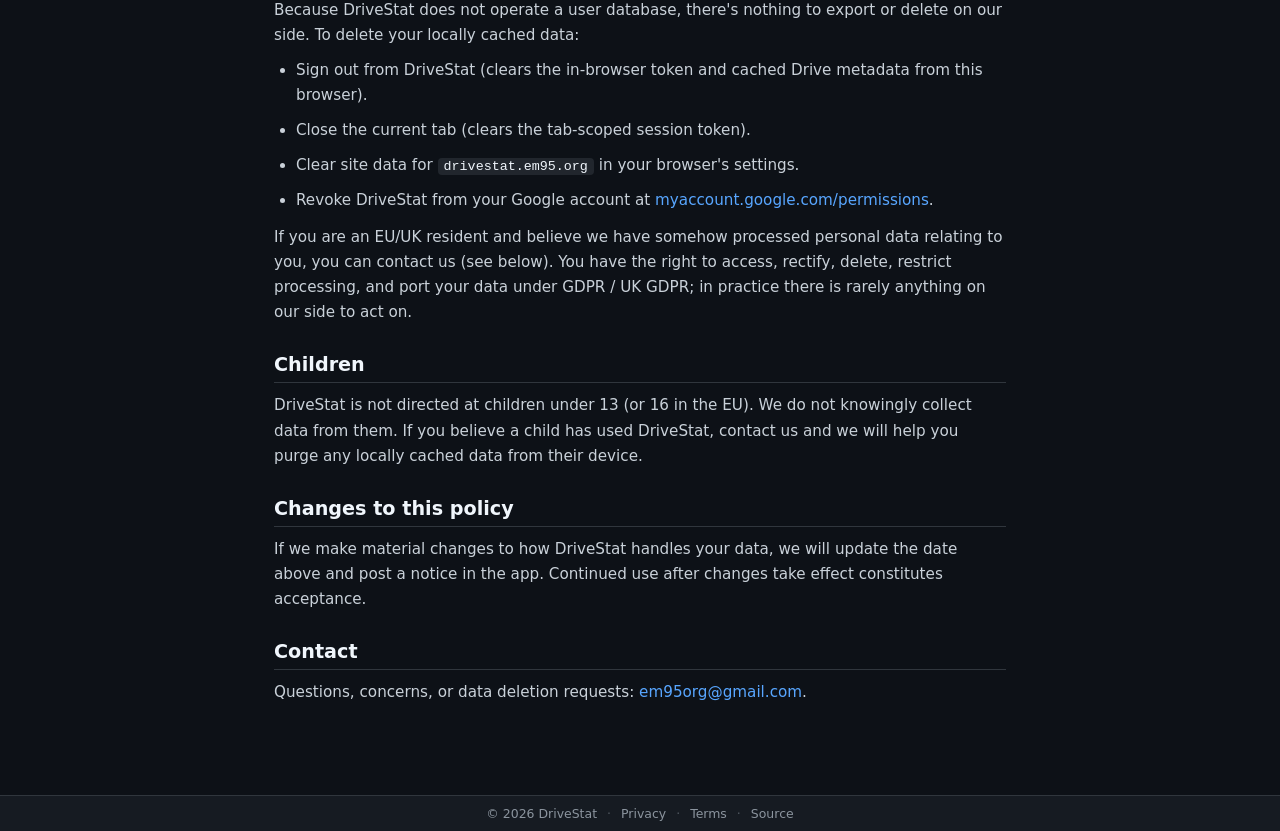
==== commit 4f2423f7: "docs: add Google user data protection disclosures" ====
--- a/privacy.html
+++ b/privacy.html
@@ -48,6 +48,7 @@
         <li><a href="#who">Who we are</a></li>
         <li><a href="#data">What data we access</a></li>
         <li><a href="#storage">Where it's stored</a></li>
+        <li><a href="#security">How we protect Google user data</a></li>
         <li><a href="#google">Google API Services disclosure</a></li>
         <li><a href="#thirdparty">Third parties</a></li>
         <li><a href="#rights">Your rights & deletion</a></li>
@@ -108,9 +109,53 @@
       Clearing your browser's site data for <code>drivestat.em95.org</code> deletes all of the
       above. Because tokens are tab-session only, closing the tab or opening DriveStat
       in a new tab requires signing in again. You can also sign out from the app header,
-      which revokes the in-browser token.
+      which clears the in-browser token and cached Drive metadata from this browser.
       To fully revoke DriveStat's access to your Google account, visit your
       <a href="https://myaccount.google.com/permissions" target="_blank" rel="noopener">Google account permissions page</a>.
+    </p>
+
+    <h2 id="security">How we protect Google user data</h2>
+    <p>
+      DriveStat treats the OAuth access token and cached Drive metadata as sensitive Google user data.
+      The app uses the following protection mechanisms:
+    </p>
+    <ul>
+      <li>
+        <strong>No server-side collection.</strong> DriveStat is a static client-side app.
+        Your OAuth token and Drive metadata are not uploaded to, stored on, or processed by
+        any application server we control.
+      </li>
+      <li>
+        <strong>Encrypted transport.</strong> DriveStat is served over HTTPS, and Google Identity
+        Services / Google Drive API calls are made directly from your browser to Google over HTTPS/TLS.
+      </li>
+      <li>
+        <strong>Least-privilege, read-only access.</strong> DriveStat requests only the
+        <code>drive.metadata.readonly</code> scope and requests only the metadata fields needed to
+        display storage usage. The app cannot edit, trash, delete, upload, copy, or download file contents.
+      </li>
+      <li>
+        <strong>Browser-isolated local storage.</strong> Cached Drive metadata stays in IndexedDB
+        scoped to the <code>drivestat.em95.org</code> origin. The Google OAuth access token is kept
+        only in tab-scoped <code>sessionStorage</code> and is not written to cookies,
+        <code>localStorage</code>, IndexedDB, or any server.
+      </li>
+      <li>
+        <strong>Reduced exfiltration surface.</strong> The app does not include analytics, ad networks,
+        session recorders, or cross-site trackers. The main app page uses a Content Security Policy that
+        restricts scripts and network connections to DriveStat, Google Identity Services, and the Google Drive API.
+      </li>
+      <li>
+        <strong>User-controlled deletion and revocation.</strong> Signing out clears the in-browser
+        access token and cached Drive metadata. Clearing site data removes all local DriveStat data, and
+        you can revoke DriveStat's Google access at any time from your Google account permissions page.
+      </li>
+    </ul>
+    <p>
+      Because the Drive metadata cache stays on your device, its at-rest protection is provided by
+      your browser's same-origin storage isolation and your device, operating-system, and browser
+      security controls. DriveStat does not maintain an application database or server-side backups
+      of your Google Drive metadata.
     </p>
 
     <h2 id="google">Google API Services disclosure</h2>
@@ -154,7 +199,7 @@
       delete on our side. To delete your locally cached data:
     </p>
     <ul>
-      <li>Sign out from DriveStat (clears the in-browser token).</li>
+      <li>Sign out from DriveStat (clears the in-browser token and cached Drive metadata from this browser).</li>
       <li>Close the current tab (clears the tab-scoped session token).</li>
       <li>Clear site data for <code>drivestat.em95.org</code> in your browser's settings.</li>
       <li>Revoke DriveStat from your Google account at <a href="https://myaccount.google.com/permissions" target="_blank" rel="noopener">myaccount.google.com/permissions</a>.</li>
